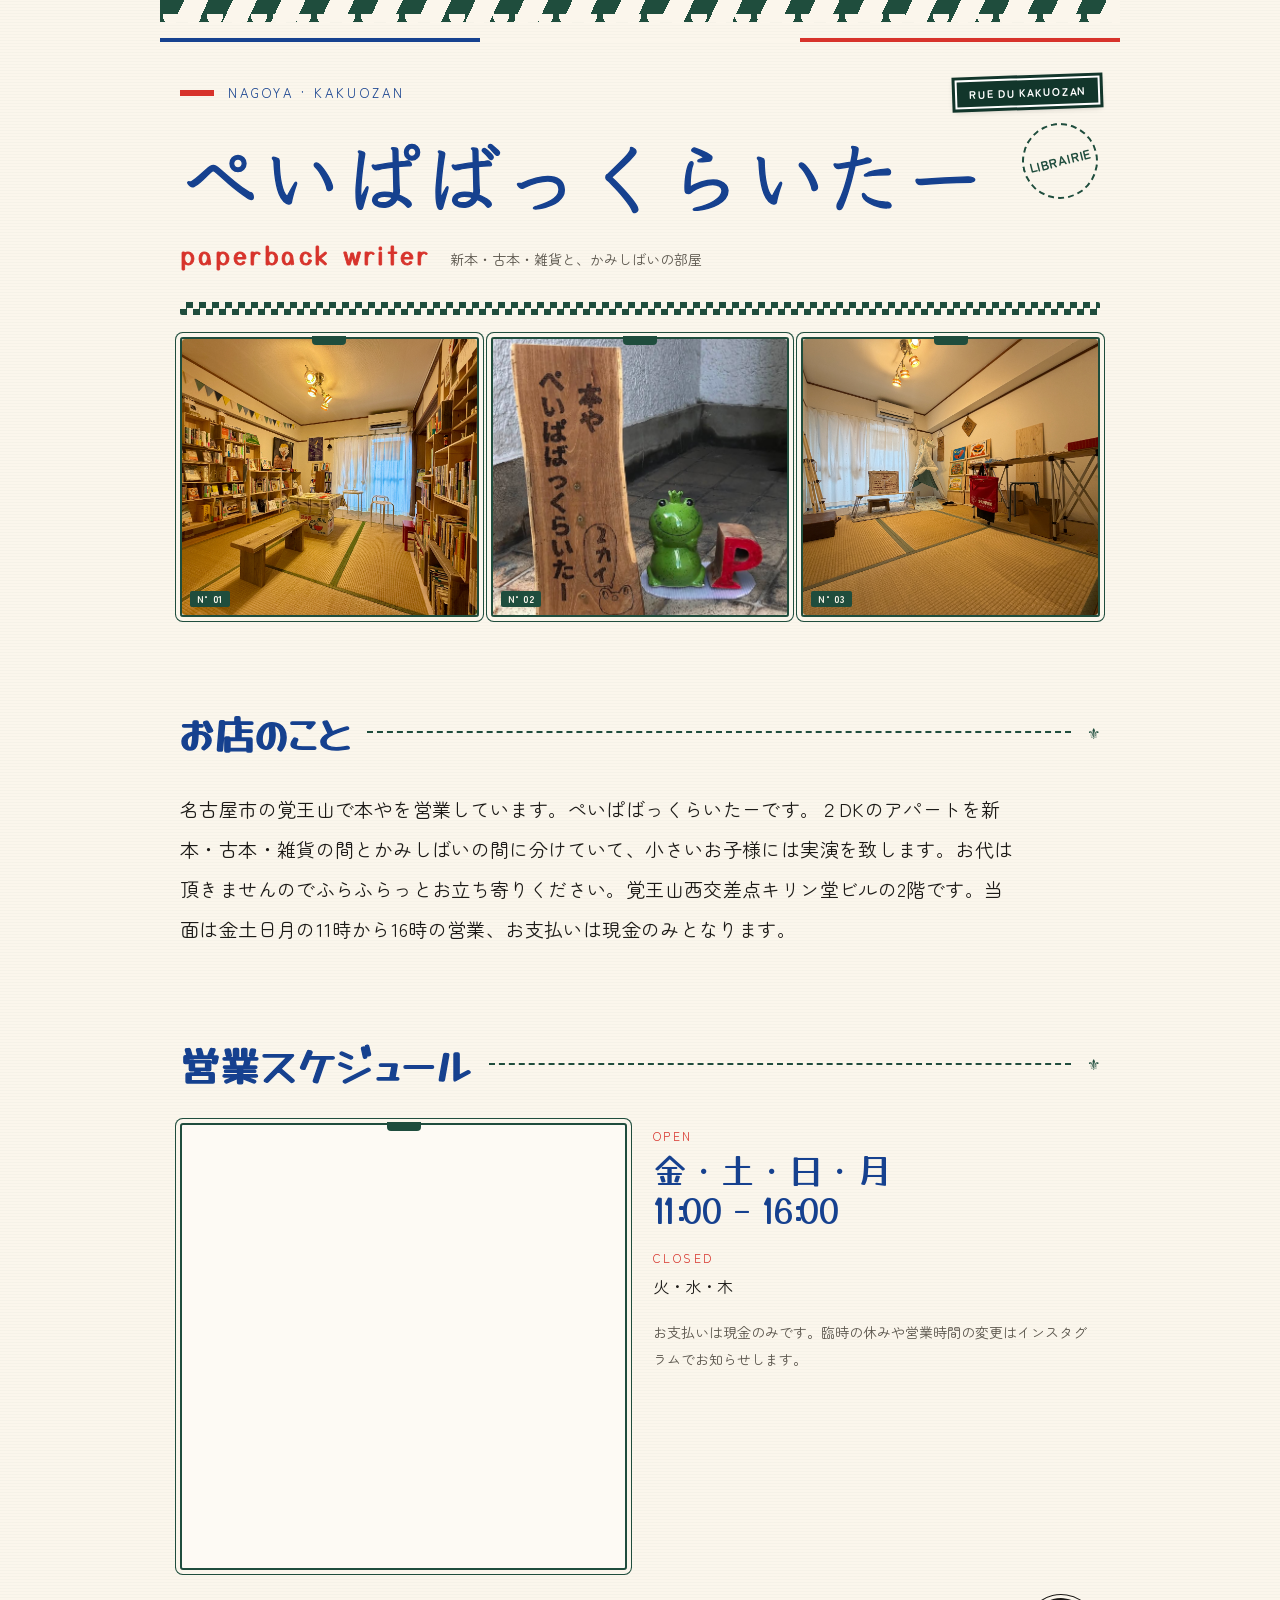
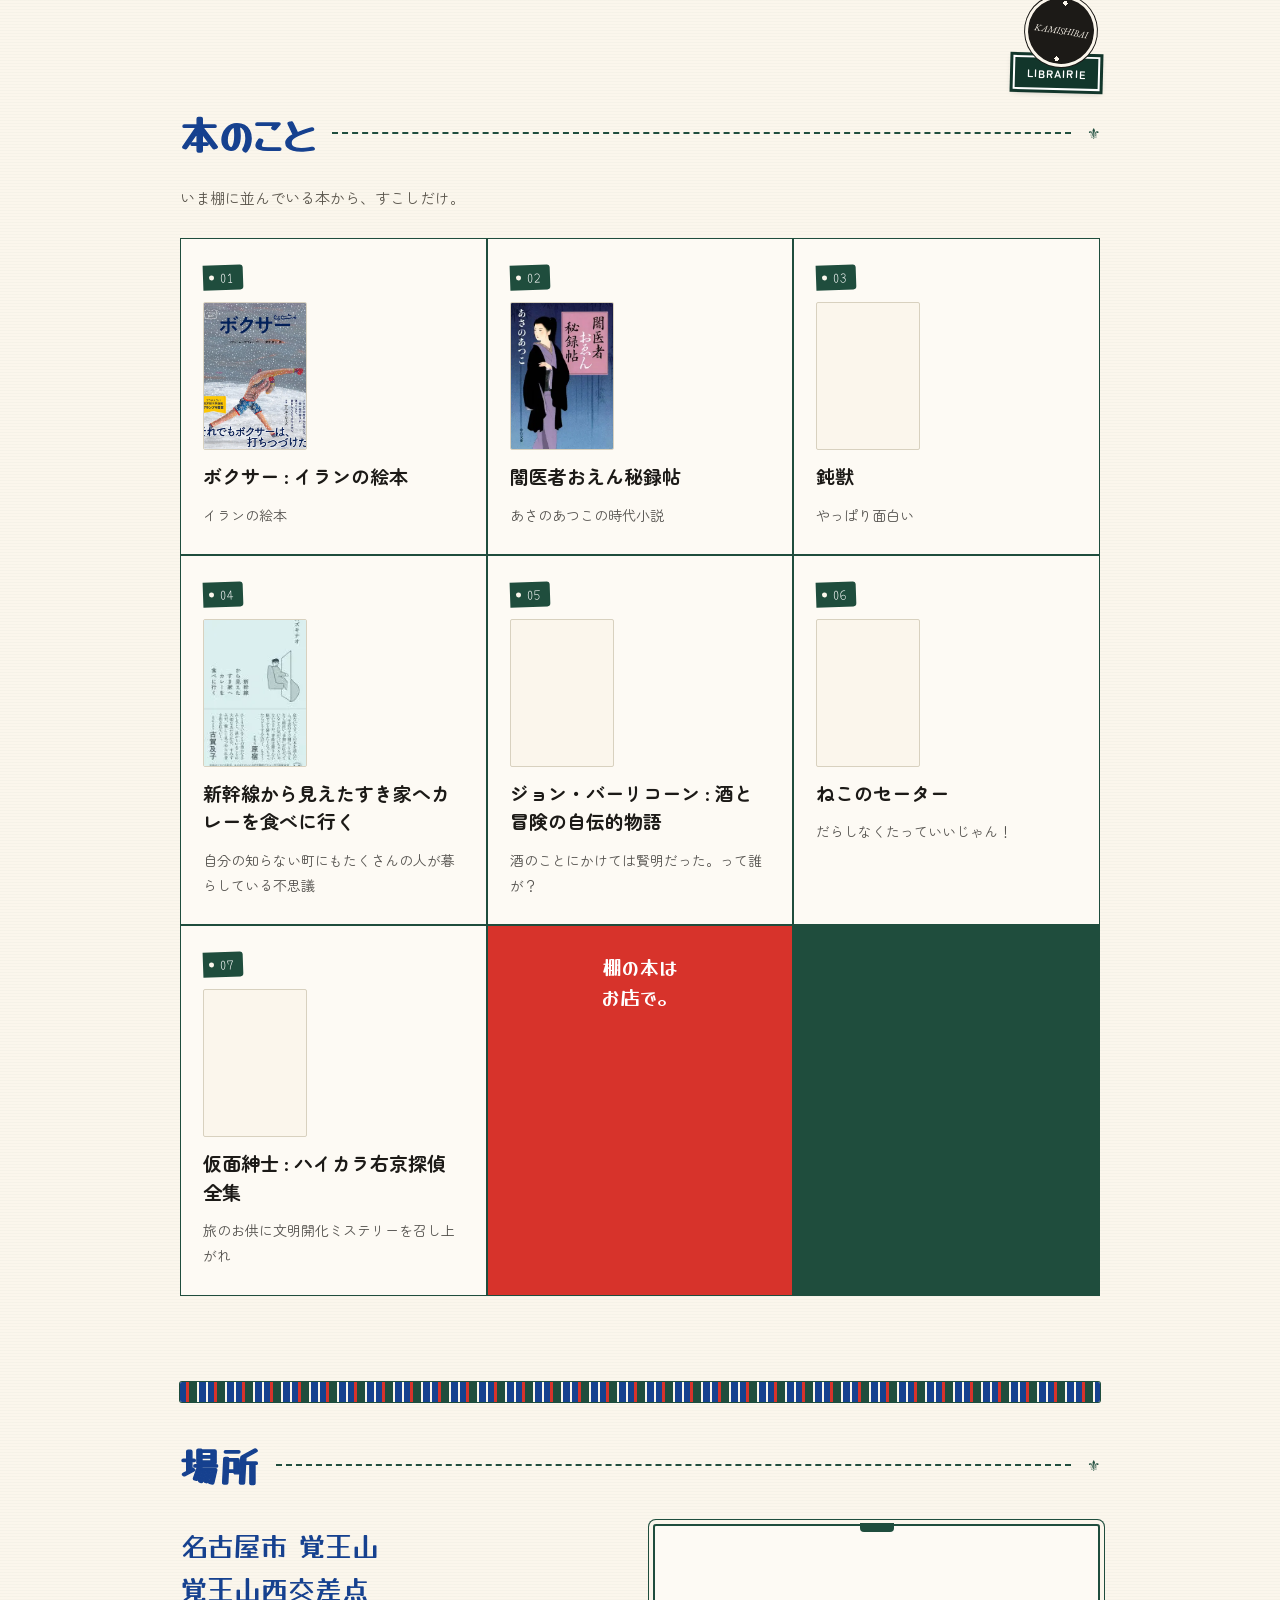
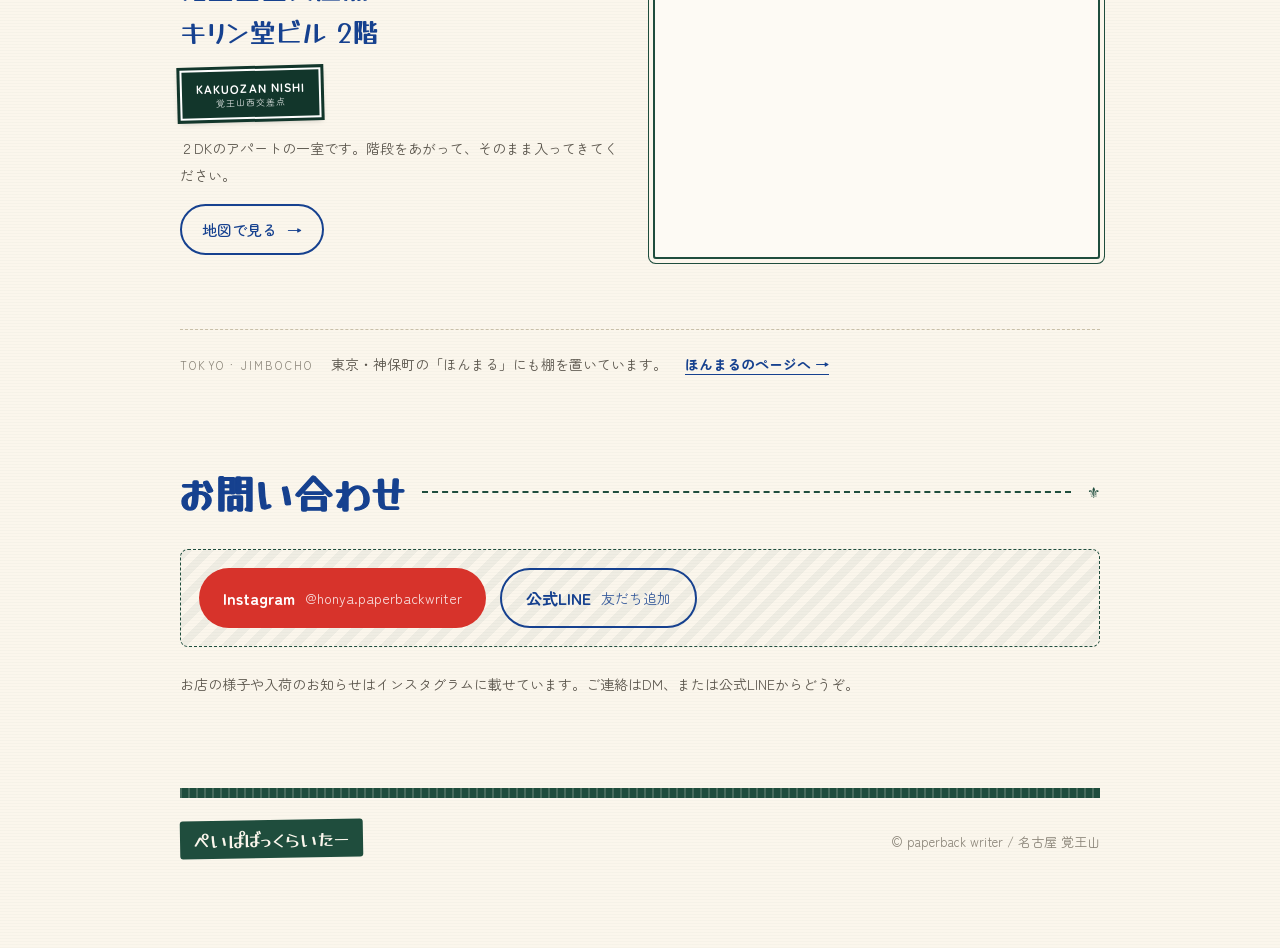
==== index.html @ c063662c "Initial commit: paperback writer bookstore site Static site handoff from Claude Design, with mobile-" ====
<!DOCTYPE html>
<html lang="ja">
<head>
<meta charset="utf-8">
<meta name="viewport" content="width=device-width, initial-scale=1">
<title>ぺいぱばっくらいたー | 名古屋・覚王山の本や</title>
<meta name="description" content="名古屋市覚王山の本や「ぺいぱばっくらいたー」。新本・古本・雑貨の間と、かみしばいの間。">
<link rel="preconnect" href="https://fonts.googleapis.com">
<link rel="preconnect" href="https://fonts.gstatic.com" crossorigin>
<link href="https://fonts.googleapis.com/css2?family=Yusei+Magic&family=Zen+Maru+Gothic:wght@400;500;700&family=Yomogi&family=Klee+One:wght@400;600&family=EB+Garamond:ital@0;1&display=swap" rel="stylesheet">
<link rel="stylesheet" href="style.css">
</head>
<body>

<div class="page">

  <!-- ===== 装飾: カフェ天幕ストライプ + スカラップ ===== -->
  <div class="awning" aria-hidden="true"><div class="awning__scallop"></div></div>
  <!-- ===== 装飾: トリコロールライン ===== -->
  <div class="tricolore" aria-hidden="true"><span></span><span></span><span></span></div>

  <!-- ===== ヘッダー ===== -->
  <header class="hero">
    <div class="hero__eyebrow">
      <span class="hero__rule" aria-hidden="true"></span>
      NAGOYA · KAKUOZAN
      <span class="plate plate--tilt-l">RUE DU KAKUOZAN</span>
    </div>

    <div class="hero__titlewrap">
      <h1 class="hero__title">ぺいぱばっくらいたー</h1>
      <span class="stamp stamp--dashed" aria-hidden="true">LIBRAIRIE</span>
    </div>

    <div class="hero__sub">
      <p class="hero__latin">paperback writer</p>
      <p class="hero__tagline">新本・古本・雑貨と、かみしばいの部屋</p>
    </div>
  </header>

  <!-- ===== 装飾: ビストロタイル ===== -->
  <div class="tiles" aria-hidden="true"></div>

  <!-- ===== メインビジュアル: 写真3枚（古書箱フレーム） ===== -->
  <div class="photogrid">
    <figure class="crate">
      <span class="crate__hinge" aria-hidden="true"></span>
      <span class="crate__tag">N°01</span>
      <div class="crate__inner">
        <img src="photos/entrance.jpg" alt="店の入口の看板">
      </div>
    </figure>
    <figure class="crate">
      <span class="crate__hinge" aria-hidden="true"></span>
      <span class="crate__tag">N°02</span>
      <div class="crate__inner">
        <img src="photos/books-room.jpg" alt="新本・古本・雑貨の間">
      </div>
    </figure>
    <figure class="crate">
      <span class="crate__hinge" aria-hidden="true"></span>
      <span class="crate__tag">N°03</span>
      <div class="crate__inner">
        <img src="photos/kamishibai.jpg" alt="かみしばいの間">
      </div>
    </figure>
  </div>

  <main>

    <!-- ===== SECTION 1: お店のこと ===== -->
    <section class="section">
      <div class="section__head">
        <h2 class="section__title">お店のこと</h2>
        <span class="section__dash" aria-hidden="true"></span>
        <span class="section__fleur" aria-hidden="true">⚜</span>
      </div>
      <p class="lead">名古屋市の覚王山で本やを営業しています。ぺいぱばっくらいたーです。２DKのアパートを新本・古本・雑貨の間とかみしばいの間に分けていて、小さいお子様には実演を致します。お代は頂きませんのでふらふらっとお立ち寄りください。覚王山西交差点キリン堂ビルの2階です。当面は金土日月の11時から16時の営業、お支払いは現金のみとなります。</p>
    </section>

    <!-- ===== SECTION 2: 営業スケジュール ===== -->
    <section class="section">
      <div class="section__head">
        <h2 class="section__title">営業スケジュール</h2>
        <span class="section__dash" aria-hidden="true"></span>
        <span class="section__fleur" aria-hidden="true">⚜</span>
      </div>
      <div class="cols">
        <figure class="crate crate--square">
          <span class="crate__hinge" aria-hidden="true"></span>
          <div class="crate__inner crate__inner--contain">
            <!-- 毎月差し替える営業カレンダー画像 -->
            <img src="photos/calendar.png" alt="今月の営業カレンダー">
          </div>
        </figure>
        <div class="hours">
          <div class="hours__block">
            <span class="hours__label">OPEN</span>
            <span class="hours__value">金・土・日・月<br>11:00 – 16:00</span>
          </div>
          <div class="hours__block">
            <span class="hours__label">CLOSED</span>
            <span class="hours__closed">火・水・木</span>
          </div>
          <p class="note">お支払いは現金のみです。臨時の休みや営業時間の変更はインスタグラムでお知らせします。</p>
        </div>
      </div>
    </section>

    <!-- ===== SECTION 3: 本のこと ===== -->
    <section class="section section--books">
      <div class="books__plate">
        <span class="plate plate--tilt-r">LIBRAIRIE</span>
      </div>
      <span class="stamp stamp--ticket" aria-hidden="true">KAMISHIBAI</span>

      <div class="section__head">
        <h2 class="section__title">本のこと</h2>
        <span class="section__dash" aria-hidden="true"></span>
        <span class="section__fleur" aria-hidden="true">⚜</span>
      </div>
      <p class="note note--intro">いま棚に並んでいる本から、すこしだけ。</p>

      <ul class="books">
        <li class="book">
          <span class="book__num">01</span>
          <img class="book__cover" src="books/boxer.webp" alt="ボクサー : イランの絵本">
          <h3 class="book__title">ボクサー : イランの絵本</h3>
          <p class="book__desc">イランの絵本</p>
        </li>
        <li class="book">
          <span class="book__num">02</span>
          <img class="book__cover" src="books/yamiisha.webp" alt="闇医者おえん秘録帖">
          <h3 class="book__title">闇医者おえん秘録帖</h3>
          <p class="book__desc">あさのあつこの時代小説</p>
        </li>
        <li class="book">
          <span class="book__num">03</span>
          <div class="book__cover book__cover--empty" aria-hidden="true"></div>
          <h3 class="book__title">鈍獣</h3>
          <p class="book__desc">やっぱり面白い</p>
        </li>
        <li class="book">
          <span class="book__num">04</span>
          <img class="book__cover" src="books/shinkansen.webp" alt="新幹線から見えたすき家へカレーを食べに行く">
          <h3 class="book__title">新幹線から見えたすき家へカレーを食べに行く</h3>
          <p class="book__desc">自分の知らない町にもたくさんの人が暮らしている不思議</p>
        </li>
        <li class="book">
          <span class="book__num">05</span>
          <div class="book__cover book__cover--empty" aria-hidden="true"></div>
          <h3 class="book__title">ジョン・バーリコーン : 酒と冒険の自伝的物語</h3>
          <p class="book__desc">酒のことにかけては賢明だった。って誰が？</p>
        </li>
        <li class="book">
          <span class="book__num">06</span>
          <div class="book__cover book__cover--empty" aria-hidden="true"></div>
          <h3 class="book__title">ねこのセーター</h3>
          <p class="book__desc">だらしなくたっていいじゃん！</p>
        </li>
        <li class="book">
          <span class="book__num">07</span>
          <div class="book__cover book__cover--empty" aria-hidden="true"></div>
          <h3 class="book__title">仮面紳士 : ハイカラ右京探偵全集</h3>
          <p class="book__desc">旅のお供に文明開化ミステリーを召し上がれ</p>
        </li>
        <li class="book book--cta">棚の本は<br>お店で。</li>
      </ul>
    </section>

    <!-- ===== 装飾: 本の背表紙ストライプ ===== -->
    <div class="spines" aria-hidden="true"></div>

    <!-- ===== SECTION 4: 場所 ===== -->
    <section class="section section--place">
      <div class="section__head">
        <h2 class="section__title">場所</h2>
        <span class="section__dash" aria-hidden="true"></span>
        <span class="section__fleur" aria-hidden="true">⚜</span>
      </div>
      <div class="cols">
        <div class="place">
          <p class="place__address">名古屋市 覚王山<br>覚王山西交差点<br>キリン堂ビル 2階</p>
          <span class="plate plate--tilt-l plate--lg">
            KAKUOZAN NISHI
            <small>覚王山西交差点</small>
          </span>
          <p class="note">２DKのアパートの一室です。階段をあがって、そのまま入ってきてください。</p>
          <a class="btn btn--outline" href="https://maps.app.goo.gl/U6jhxR1uNAk2UCC28" target="_blank" rel="noopener">地図で見る<span aria-hidden="true">→</span></a>
        </div>
        <figure class="crate crate--map">
          <span class="crate__hinge" aria-hidden="true"></span>
          <div class="crate__inner">
            <img src="photos/map.png" alt="お店周辺の地図">
          </div>
        </figure>
      </div>
    </section>

    <!-- ===== SECTION 5: ほんまる（控えめな1行） ===== -->
    <section class="honmaru">
      <span class="honmaru__label">TOKYO · JIMBOCHO</span>
      <p class="honmaru__text">東京・神保町の「ほんまる」にも棚を置いています。</p>
      <a class="honmaru__link" href="https://www.honmaru.me/jinbocho/shelf/419" target="_blank" rel="noopener">ほんまるのページへ →</a>
    </section>

    <!-- ===== SECTION 6: お問い合わせ ===== -->
    <section class="section">
      <div class="section__head">
        <h2 class="section__title">お問い合わせ</h2>
        <span class="section__dash" aria-hidden="true"></span>
        <span class="section__fleur" aria-hidden="true">⚜</span>
      </div>
      <div class="contact">
        <a class="btn btn--ig" href="https://www.instagram.com/honya.paperbackwriter/" target="_blank" rel="noopener">Instagram<span class="btn__sub">@honya.paperbackwriter</span></a>
        <a class="btn btn--line" href="https://lin.ee/8o9iqLu" target="_blank" rel="noopener">公式LINE<span class="btn__sub">友だち追加</span></a>
      </div>
      <p class="note note--contact">お店の様子や入荷のお知らせはインスタグラムに載せています。ご連絡はDM、または公式LINEからどうぞ。</p>
    </section>

  </main>

  <!-- ===== フッター ===== -->
  <div class="footer__rule" aria-hidden="true"></div>
  <footer class="footer">
    <span class="footer__plate">ぺいぱばっくらいたー</span>
    <span class="footer__copy">© paperback writer / 名古屋 覚王山</span>
  </footer>

</div>

</body>
</html>
---- style.css ----
/* =========================================================
   ぺいぱばっくらいたー — スタイルシート
   デザインテーマ: パリのブキニスト / カルチェラタン + 三色（青・白・赤）
   ========================================================= */

/* ---------- デザイントークン ---------- */
:root {
  /* Colors */
  --c-blue:        #16418f;  /* 主色：見出し・リンク */
  --c-red:         #d7332b;  /* 副色：アクセント・CTA */
  --c-green:       #1f4d3d;  /* ブキニストの緑：フレーム・装飾 */
  --c-green-dark:  #12362b;  /* 街路プレートの緑 */
  --c-paper:       #fbf6ec;  /* 背景（紙色） */
  --c-card:        #fdfaf4;  /* カード背景 */
  --c-ink:         #1c1a17;  /* 本文 */
  --c-ink-soft:    #5a554c;  /* 補足テキスト */
  --c-ink-faint:   #8a8478;  /* コピーライト等 */
  --c-line:        #c8bfa8;  /* 罫線（点線） */
  --c-cover-edge:  #d8d1bf;  /* 書影の枠線 */
  --c-white:       #ffffff;

  /* Fonts */
  --f-hand:    'Klee One', cursive;              /* 店名（手描き楷書） */
  --f-display: 'Yusei Magic', sans-serif;        /* 見出し（太い手書き） */
  --f-body:    'Zen Maru Gothic', sans-serif;    /* 本文（丸ゴシック） */
  --f-tag:     'Yomogi', cursive;                /* 番号タグ */
  --f-latin:   'EB Garamond', serif;             /* 欧文スタンプ（italic） */

  /* Spacing */
  --sp-section:  86px;  /* セクション間の余白 */
  --sp-block:    30px;  /* セクション内ブロック間 */
  --sp-gap:      26px;  /* 2カラムの間隔 */
  --page-max:   960px;  /* コンテンツ最大幅 */
  --page-pad:    20px;  /* 左右パディング */
}

/* ---------- リセット / ベース ---------- */
* { box-sizing: border-box; }

body {
  margin: 0;
  background: var(--c-paper);
  color: var(--c-ink);
  font-family: var(--f-body);
  -webkit-font-smoothing: antialiased;
  /* 紙の目のような極薄横罫 */
  background-image: repeating-linear-gradient(
    0deg,
    rgba(31, 77, 64, .025) 0px, rgba(31, 77, 64, .025) 1px,
    transparent 1px, transparent 3px
  );
}

a { color: var(--c-blue); text-decoration: none; }
a:hover { color: var(--c-red); }

img { display: block; max-width: 100%; }

.page {
  max-width: var(--page-max);
  margin: 0 auto;
  padding: 0 var(--page-pad) 90px;
}

/* =========================================================
   装飾パーツ
   ========================================================= */

/* カフェ天幕ストライプ + スカラップ（ページ最上部） */
.awning {
  height: 22px;
  margin: 0 calc(var(--page-pad) * -1);
  position: relative;
  background: repeating-linear-gradient(115deg, var(--c-green) 0 22px, var(--c-paper) 22px 44px);
}
.awning__scallop {
  position: absolute;
  left: 0; right: 0; bottom: -8px;
  height: 16px;
  background-image: repeating-radial-gradient(circle at 11px 2px, var(--c-paper) 0 8px, transparent 8px 22px);
  background-size: 22px 16px;
}

/* トリコロール（青・白・赤）ライン */
.tricolore {
  display: flex;
  height: 4px;
  margin: 16px calc(var(--page-pad) * -1) 0;
}
.tricolore span { flex: 1; }
.tricolore span:nth-child(1) { background: var(--c-blue); }
.tricolore span:nth-child(2) { background: var(--c-paper); }
.tricolore span:nth-child(3) { background: var(--c-red); }

/* ビストロタイル（市松模様の帯） */
.tiles {
  height: 13px;
  margin-top: var(--sp-block);
  border-radius: 2px;
  background-image: repeating-conic-gradient(var(--c-green) 0% 25%, var(--c-paper) 0% 50%);
  background-size: 13px 13px;
}

/* 本の背表紙が並ぶストライプ帯 */
.spines {
  height: 20px;
  margin-top: var(--sp-section);
  border-radius: 2px;
  box-shadow: 0 0 0 1px var(--c-green);
  background-image: repeating-linear-gradient(
    90deg,
    var(--c-blue) 0 6px, var(--c-red) 6px 9px,
    var(--c-green) 9px 17px, var(--c-paper) 17px 19px,
    var(--c-blue) 19px 26px, var(--c-paper) 26px 28px
  );
}

/* パリの街路プレート（緑地・白フチ） */
.plate {
  display: inline-block;
  background: var(--c-green-dark);
  color: var(--c-white);
  padding: 7px 12px;
  border: 2px solid var(--c-white);
  box-shadow: 0 0 0 3px var(--c-green-dark), 0 2px 6px rgba(0, 0, 0, .25);
  font-family: var(--f-body);
  font-weight: 700;
  font-size: 11px;
  letter-spacing: .08em;
  text-align: center;
  white-space: nowrap;
}
.plate--tilt-l { transform: rotate(-2deg); }
.plate--tilt-r { transform: rotate(1.5deg); }
.plate--lg { font-size: 12px; padding: 8px 14px; transform: rotate(-1.5deg); align-self: flex-start; }
.plate--lg small {
  display: block;
  font-size: 9px;
  font-weight: 400;
  letter-spacing: .1em;
  opacity: .85;
}

/* 丸スタンプ（破線／チケット風） */
.stamp {
  width: 76px; height: 76px;
  border-radius: 50%;
  display: flex; align-items: center; justify-content: center;
  text-align: center;
  flex-shrink: 0;
}
.stamp--dashed {
  position: absolute;
  right: 2px; top: -6px;
  border: 2px dashed var(--c-green);
  color: var(--c-green);
  font: 700 13px/1.3 var(--f-body);
  letter-spacing: .06em;
  transform: rotate(-14deg);
}
/* チケット風（上下にスプロケット穴） */
.stamp--ticket {
  position: absolute;
  right: 6px; top: -58px;
  width: 66px; height: 66px;
  background: var(--c-ink);
  color: var(--c-paper);
  font-family: var(--f-latin);
  font-style: italic;
  font-size: 9.5px;
  letter-spacing: .01em;
  line-height: 1.1;
  padding: 0 6px;
  transform: rotate(9deg);
  box-shadow: 0 0 0 3px var(--c-paper), 0 0 0 4px var(--c-ink);
  background-image:
    repeating-radial-gradient(circle at 50% 5px,  var(--c-paper) 0 2.2px, transparent 2.2px 100%),
    repeating-radial-gradient(circle at 50% 61px, var(--c-paper) 0 2.2px, transparent 2.2px 100%);
}

/* 古書箱フレーム（写真枠） */
.crate {
  position: relative;
  margin: 0;
  height: 280px;
  border: 2px solid var(--c-green);
  border-radius: 3px;
  overflow: visible;
  box-shadow: 0 0 0 4px var(--c-paper), 0 0 0 5px var(--c-green);
}
.crate--square { height: auto; aspect-ratio: 1 / 1; background: var(--c-white); }
.crate--map    { height: auto; aspect-ratio: 4 / 3; }
.crate__hinge {           /* 上辺中央の蝶番 */
  position: absolute;
  top: -3px; left: 50%;
  transform: translateX(-50%);
  width: 34px; height: 9px;
  background: var(--c-green);
  border-radius: 0 0 4px 4px;
  z-index: 2;
}
.crate__tag {             /* 箱番号タグ */
  position: absolute;
  left: 8px; bottom: 8px;
  background: var(--c-green);
  color: var(--c-paper);
  font: 700 10px/1 var(--f-body);
  letter-spacing: .04em;
  padding: 3px 7px;
  border-radius: 2px;
  z-index: 2;
}
.crate__inner { position: absolute; inset: 0; overflow: hidden; border-radius: 3px; }
.crate__inner img { width: 100%; height: 100%; object-fit: cover; }
.crate__inner--contain img { object-fit: contain; }

/* =========================================================
   ヘッダー（メインビジュアル）
   ========================================================= */
.hero { position: relative; padding: 36px 0 0; }

.hero__eyebrow {
  display: flex;
  align-items: center;
  gap: 14px;
  font: 400 13px/1 var(--f-body);
  letter-spacing: .24em;
  color: var(--c-blue);
}
.hero__eyebrow .plate { margin-left: auto; }
.hero__rule { width: 34px; height: 6px; background: var(--c-red); display: block; }

.hero__titlewrap { position: relative; }
.hero__title {
  margin: 22px 0 0;
  font-family: var(--f-hand);
  font-weight: 600;
  font-size: clamp(28px, 6.4vw, 80px);
  line-height: 1.1;
  letter-spacing: .01em;
  color: var(--c-blue);
  white-space: nowrap;
  -webkit-text-stroke: 1.4px var(--c-blue); /* 力強い太さのための輪郭 */
}

.hero__sub {
  display: flex;
  flex-wrap: wrap;
  align-items: baseline;
  gap: 18px;
  margin-top: 20px;
}
.hero__latin {
  margin: 0;
  font-family: var(--f-display);
  font-size: clamp(16px, 2.4vw, 24px);
  letter-spacing: .14em;
  color: var(--c-red);
  -webkit-text-stroke: .8px var(--c-red);
}
.hero__tagline { margin: 0; font-size: 14px; line-height: 1.7; color: var(--c-ink-soft); }

/* 写真3枚グリッド */
.photogrid {
  display: grid;
  grid-template-columns: repeat(auto-fit, minmax(220px, 1fr));
  gap: 12px;
  margin-top: 22px;
}

/* =========================================================
   セクション共通
   ========================================================= */
.section { margin-top: var(--sp-section); }
.section--books { position: relative; }
.section--place { margin-top: 34px; }   /* 直前が装飾帯のため詰める */

.section__head { display: flex; align-items: center; gap: 16px; }
.section__title {
  margin: 0;
  font-family: var(--f-display);
  font-weight: 400;
  font-size: clamp(26px, 4vw, 40px);
  color: var(--c-blue);
  -webkit-text-stroke: 1.4px var(--c-blue);
}
.section__dash { flex: 1; height: 0; border-top: 2px dashed var(--c-green); display: block; }
.section__fleur { flex: none; font-size: 15px; line-height: 1; color: var(--c-green); }

.lead {
  margin: 28px 0 0;
  font-size: clamp(16px, 1.9vw, 19px);
  line-height: 2.1;
  letter-spacing: .02em;
  text-wrap: pretty;
  max-width: 44em;
}
.note { margin: 0; font-size: 14px; line-height: 1.9; color: var(--c-ink-soft); }
.note--intro   { margin-top: 22px; font-size: 15px; }
.note--contact { margin-top: 24px; }

/* 2カラム（カレンダー／営業時間、住所／地図） */
.cols {
  display: grid;
  grid-template-columns: repeat(auto-fit, minmax(260px, 1fr));
  gap: var(--sp-gap);
  margin-top: var(--sp-block);
  align-items: start;
}

/* =========================================================
   営業スケジュール
   ========================================================= */
.hours { display: flex; flex-direction: column; gap: 18px; padding-top: 4px; }
.hours__block { display: flex; flex-direction: column; gap: 6px; }
.hours__label { font-size: 12px; letter-spacing: .2em; color: var(--c-red); }
.hours__value {
  font-family: var(--f-display);
  font-size: clamp(24px, 3.6vw, 34px);
  line-height: 1.2;
  color: var(--c-blue);
}
.hours__closed { font-size: 16px; line-height: 1.8; }

/* =========================================================
   本のこと
   ========================================================= */
.books__plate { display: flex; justify-content: flex-end; margin-bottom: 14px; }

.books {
  list-style: none;
  margin: 26px 0 0;
  padding: 0;
  display: grid;
  grid-template-columns: repeat(auto-fit, minmax(280px, 1fr));
  gap: 2px;                          /* 罫線に見せる隙間 */
  background: var(--c-green);
  border: 1px solid var(--c-green);
}
.book {
  display: flex;
  flex-direction: column;
  gap: 12px;
  padding: 26px 22px;
  background: var(--c-card);
}
.book__num {
  display: inline-flex;
  align-items: center;
  gap: 6px;
  align-self: flex-start;
  font-family: var(--f-tag);
  font-size: 13px;
  color: var(--c-white);
  background: var(--c-green);
  padding: 3px 9px 3px 6px;
  border-radius: 0 3px 3px 0;
  transform: rotate(-2deg);
}
.book__num::before {
  content: "";
  width: 5px; height: 5px;
  border-radius: 50%;
  background: var(--c-paper);
}
.book__cover {
  width: 104px; height: 148px;
  object-fit: cover;
  border: 1px solid var(--c-cover-edge);
  border-radius: 2px;
  background: var(--c-white);
}
.book__cover--empty { background: var(--c-paper); }  /* 書影未入手のプレースホルダー */
.book__title {
  margin: 0;
  font-family: var(--f-body);
  font-weight: 700;
  font-size: 19px;
  line-height: 1.5;
}
.book__desc { margin: 0; font-size: 14px; line-height: 1.8; opacity: .75; }

.book--cta {
  display: flex;
  align-items: center;
  background: var(--c-red);
  color: var(--c-white);
  font-family: var(--f-display);
  font-size: 20px;
  line-height: 1.5;
}

/* =========================================================
   場所
   ========================================================= */
.place { display: flex; flex-direction: column; gap: 16px; }
.place__address {
  margin: 0;
  font-family: var(--f-display);
  font-size: clamp(20px, 2.8vw, 27px);
  line-height: 1.6;
  color: var(--c-blue);
}

/* =========================================================
   ほんまる（控えめな1行）
   ========================================================= */
.honmaru {
  margin-top: 70px;
  padding-top: 22px;
  border-top: 1px dashed var(--c-line);
  display: flex;
  flex-wrap: wrap;
  align-items: baseline;
  gap: 10px 18px;
}
.honmaru__label { font-size: 11px; letter-spacing: .2em; color: var(--c-ink-faint); }
.honmaru__text  { margin: 0; font-size: 14px; line-height: 1.8; color: var(--c-ink-soft); }
.honmaru__link  { font-size: 14px; font-weight: 700; border-bottom: 1px solid currentColor; }

/* =========================================================
   お問い合わせ
   ========================================================= */
.contact {
  display: flex;
  flex-wrap: wrap;
  gap: 14px;
  margin-top: 28px;
  padding: 18px;
  border: 1px dashed var(--c-green);
  border-radius: 8px;
  /* 切手の裏の斜めハッチ */
  background-image: repeating-linear-gradient(135deg, rgba(31, 77, 64, .05) 0 8px, transparent 8px 16px);
}

/* ボタン */
.btn {
  display: inline-flex;
  align-items: center;
  gap: 10px;
  border-radius: 999px;
  font-size: 16px;
  font-weight: 700;
  padding: 16px 24px;
}
.btn__sub { font-size: 14px; opacity: .85; font-weight: 400; }

.btn--ig { background: var(--c-red); color: var(--c-white); }
.btn--ig:hover { background: var(--c-blue); color: var(--c-white); }

.btn--line { border: 2px solid var(--c-blue); color: var(--c-blue); }
.btn--line:hover { background: var(--c-blue); color: var(--c-white); }

.btn--outline {
  align-self: flex-start;
  padding: 13px 20px;
  border: 2px solid var(--c-blue);
  font-size: 15px;
  font-weight: 500;
}
.btn--outline:hover { background: var(--c-blue); color: var(--c-white); }

/* =========================================================
   フッター
   ========================================================= */
.footer__rule {
  height: 10px;
  margin-top: 90px;
  background: var(--c-green);
  background-image: repeating-linear-gradient(90deg, rgba(251, 246, 236, .18) 0 2px, transparent 2px 8px);
}
.footer {
  padding-top: 22px;
  display: flex;
  flex-wrap: wrap;
  gap: 12px;
  justify-content: space-between;
  align-items: baseline;
}
.footer__plate {
  display: inline-flex;
  align-items: center;
  background: var(--c-green);
  color: var(--c-paper);
  padding: 6px 14px;
  border-radius: 3px;
  font-family: var(--f-display);
  font-size: 18px;
  transform: rotate(-1deg);
}
.footer__copy { font-size: 13px; color: var(--c-ink-faint); }

/* =========================================================
   レスポンシブ調整（モバイル専用・PC版のスタイルは変更しない）
   ========================================================= */
@media (max-width: 640px) {
  /* アイブロウ行：狭い幅では折り返す */
  .hero__eyebrow {
    flex-wrap: wrap;
    row-gap: 8px;
  }
  .hero__eyebrow .plate { margin-left: 0; }

  /* 店名：改行を許可してはみ出しを防ぐ */
  .hero__title {
    white-space: normal;
    line-height: 1.25;
  }

  /* LIBRAIRIEスタンプ：絶対配置をやめて店名の下に流す（重なり防止） */
  .stamp--dashed {
    position: static;
    margin: 14px 0 0;
    transform: rotate(-6deg);
  }

  /* KAMISHIBAIスタンプ：小さめにして位置を調整 */
  .stamp--ticket {
    top: -46px;
    right: 4px;
    width: 56px;
    height: 56px;
    font-size: 8px;
  }

  /* メインビジュアルの写真枠：縦横比を保ちつつ低めに */
  .crate:not(.crate--square):not(.crate--map) {
    height: 220px;
  }
}
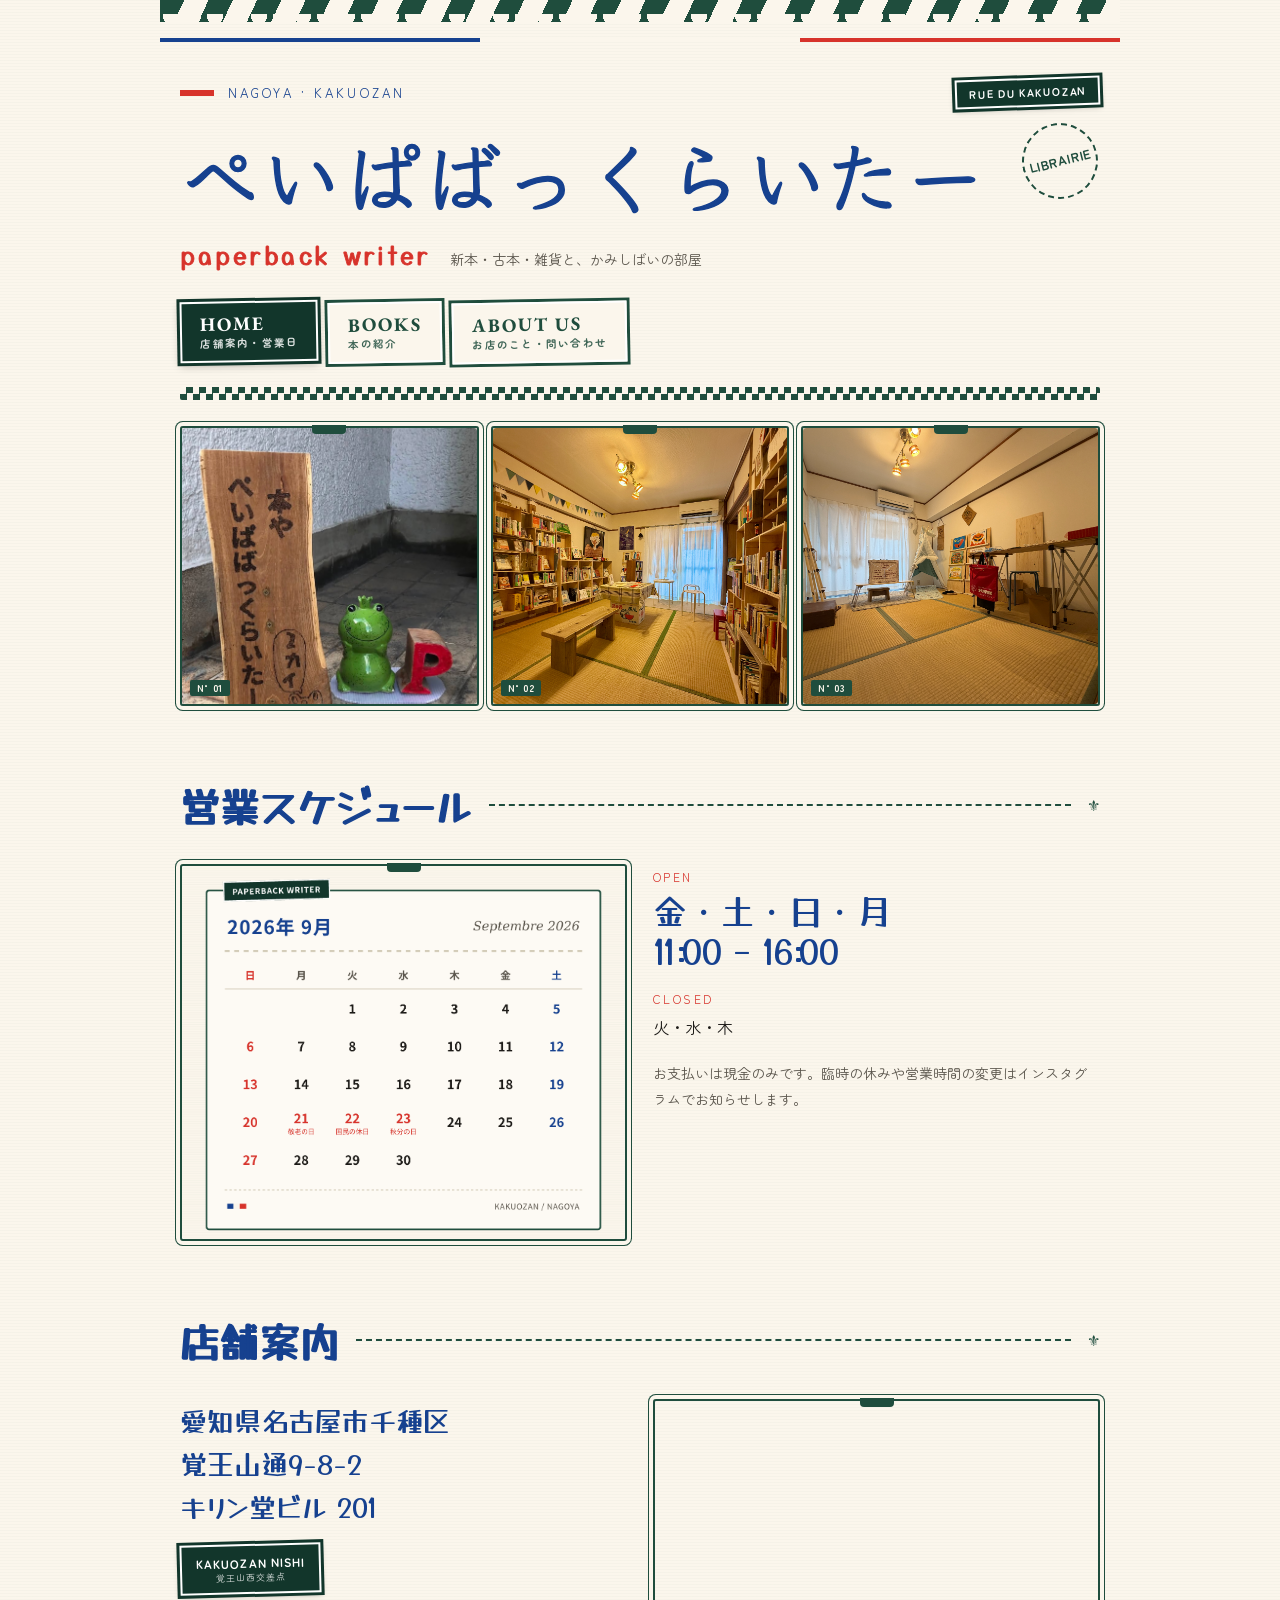
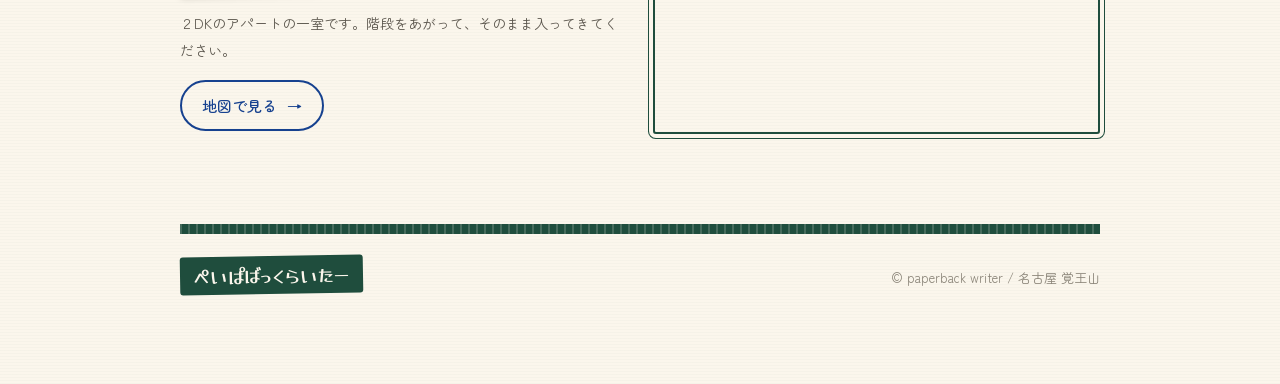
==== commit 8a53ba99: "Restructure site into 3 pages (HOME/BOOKS/ABOUT US) Replace single-page layout with index.html, book" ====
--- a/index.html
+++ b/index.html
@@ -4,7 +4,7 @@
 <meta charset="utf-8">
 <meta name="viewport" content="width=device-width, initial-scale=1">
 <title>ぺいぱばっくらいたー | 名古屋・覚王山の本や</title>
-<meta name="description" content="名古屋市覚王山の本や「ぺいぱばっくらいたー」。新本・古本・雑貨の間と、かみしばいの間。">
+<meta name="description" content="名古屋市千種区覚王山の本や「ぺいぱばっくらいたー」。新本・古本・雑貨の間と、かみしばいの間。">
 <link rel="preconnect" href="https://fonts.googleapis.com">
 <link rel="preconnect" href="https://fonts.gstatic.com" crossorigin>
 <link href="https://fonts.googleapis.com/css2?family=Yusei+Magic&family=Zen+Maru+Gothic:wght@400;500;700&family=Yomogi&family=Klee+One:wght@400;600&family=EB+Garamond:ital@0;1&display=swap" rel="stylesheet">
@@ -14,71 +14,62 @@
 
 <div class="page">
 
-  <!-- ===== 装飾: カフェ天幕ストライプ + スカラップ ===== -->
   <div class="awning" aria-hidden="true"><div class="awning__scallop"></div></div>
-  <!-- ===== 装飾: トリコロールライン ===== -->
   <div class="tricolore" aria-hidden="true"><span></span><span></span><span></span></div>
 
-  <!-- ===== ヘッダー ===== -->
   <header class="hero">
     <div class="hero__eyebrow">
       <span class="hero__rule" aria-hidden="true"></span>
       NAGOYA · KAKUOZAN
       <span class="plate plate--tilt-l">RUE DU KAKUOZAN</span>
     </div>
-
     <div class="hero__titlewrap">
-      <h1 class="hero__title">ぺいぱばっくらいたー</h1>
+      <h1 class="hero__title"><a href="index.html">ぺいぱばっくらいたー</a></h1>
       <span class="stamp stamp--dashed" aria-hidden="true">LIBRAIRIE</span>
     </div>
-
     <div class="hero__sub">
       <p class="hero__latin">paperback writer</p>
       <p class="hero__tagline">新本・古本・雑貨と、かみしばいの部屋</p>
     </div>
   </header>
 
-  <!-- ===== 装飾: ビストロタイル ===== -->
+  <nav class="nav">
+      <a class="navtab is-active" href="index.html" aria-current="page">
+        <span class="navtab__en">HOME</span>
+        <span class="navtab__ja">店舗案内・営業日</span>
+      </a>
+      <a class="navtab" href="books.html">
+        <span class="navtab__en">BOOKS</span>
+        <span class="navtab__ja">本の紹介</span>
+      </a>
+      <a class="navtab" href="about.html">
+        <span class="navtab__en">ABOUT US</span>
+        <span class="navtab__ja">お店のこと・問い合わせ</span>
+      </a>
+  </nav>
+
   <div class="tiles" aria-hidden="true"></div>
-
-  <!-- ===== メインビジュアル: 写真3枚（古書箱フレーム） ===== -->
-  <div class="photogrid">
-    <figure class="crate">
-      <span class="crate__hinge" aria-hidden="true"></span>
-      <span class="crate__tag">N°01</span>
-      <div class="crate__inner">
-        <img src="photos/entrance.jpg" alt="店の入口の看板">
-      </div>
-    </figure>
-    <figure class="crate">
-      <span class="crate__hinge" aria-hidden="true"></span>
-      <span class="crate__tag">N°02</span>
-      <div class="crate__inner">
-        <img src="photos/books-room.jpg" alt="新本・古本・雑貨の間">
-      </div>
-    </figure>
-    <figure class="crate">
-      <span class="crate__hinge" aria-hidden="true"></span>
-      <span class="crate__tag">N°03</span>
-      <div class="crate__inner">
-        <img src="photos/kamishibai.jpg" alt="かみしばいの間">
-      </div>
-    </figure>
-  </div>
 
   <main>
 
-    <!-- ===== SECTION 1: お店のこと ===== -->
-    <section class="section">
-      <div class="section__head">
-        <h2 class="section__title">お店のこと</h2>
-        <span class="section__dash" aria-hidden="true"></span>
-        <span class="section__fleur" aria-hidden="true">⚜</span>
-      </div>
-      <p class="lead">名古屋市の覚王山で本やを営業しています。ぺいぱばっくらいたーです。２DKのアパートを新本・古本・雑貨の間とかみしばいの間に分けていて、小さいお子様には実演を致します。お代は頂きませんのでふらふらっとお立ち寄りください。覚王山西交差点キリン堂ビルの2階です。当面は金土日月の11時から16時の営業、お支払いは現金のみとなります。</p>
-    </section>
+    <div class="photogrid">
+      <figure class="crate">
+        <span class="crate__hinge" aria-hidden="true"></span>
+        <span class="crate__tag">N°01</span>
+        <div class="crate__inner"><img src="photos/books-room.jpg" alt="店の入口の看板" style="object-position:center 30%"></div>
+      </figure>
+      <figure class="crate">
+        <span class="crate__hinge" aria-hidden="true"></span>
+        <span class="crate__tag">N°02</span>
+        <div class="crate__inner"><img src="photos/entrance.jpg" alt="新本・古本・雑貨の間"></div>
+      </figure>
+      <figure class="crate">
+        <span class="crate__hinge" aria-hidden="true"></span>
+        <span class="crate__tag">N°03</span>
+        <div class="crate__inner"><img src="photos/kamishibai.jpg" alt="かみしばいの間"></div>
+      </figure>
+    </div>
 
-    <!-- ===== SECTION 2: 営業スケジュール ===== -->
     <section class="section">
       <div class="section__head">
         <h2 class="section__title">営業スケジュール</h2>
@@ -86,11 +77,10 @@
         <span class="section__fleur" aria-hidden="true">⚜</span>
       </div>
       <div class="cols">
-        <figure class="crate crate--square">
+        <figure class="crate crate--calendar">
           <span class="crate__hinge" aria-hidden="true"></span>
           <div class="crate__inner crate__inner--contain">
-            <!-- 毎月差し替える営業カレンダー画像 -->
-            <img src="photos/calendar.png" alt="今月の営業カレンダー">
+            <img src="photos/calendar.png" alt="2026年9月の営業カレンダー">
           </div>
         </figure>
         <div class="hours">
@@ -107,80 +97,15 @@
       </div>
     </section>
 
-    <!-- ===== SECTION 3: 本のこと ===== -->
-    <section class="section section--books">
-      <div class="books__plate">
-        <span class="plate plate--tilt-r">LIBRAIRIE</span>
-      </div>
-      <span class="stamp stamp--ticket" aria-hidden="true">KAMISHIBAI</span>
-
+    <section class="section">
       <div class="section__head">
-        <h2 class="section__title">本のこと</h2>
-        <span class="section__dash" aria-hidden="true"></span>
-        <span class="section__fleur" aria-hidden="true">⚜</span>
-      </div>
-      <p class="note note--intro">いま棚に並んでいる本から、すこしだけ。</p>
-
-      <ul class="books">
-        <li class="book">
-          <span class="book__num">01</span>
-          <img class="book__cover" src="books/boxer.webp" alt="ボクサー : イランの絵本">
-          <h3 class="book__title">ボクサー : イランの絵本</h3>
-          <p class="book__desc">イランの絵本</p>
-        </li>
-        <li class="book">
-          <span class="book__num">02</span>
-          <img class="book__cover" src="books/yamiisha.webp" alt="闇医者おえん秘録帖">
-          <h3 class="book__title">闇医者おえん秘録帖</h3>
-          <p class="book__desc">あさのあつこの時代小説</p>
-        </li>
-        <li class="book">
-          <span class="book__num">03</span>
-          <div class="book__cover book__cover--empty" aria-hidden="true"></div>
-          <h3 class="book__title">鈍獣</h3>
-          <p class="book__desc">やっぱり面白い</p>
-        </li>
-        <li class="book">
-          <span class="book__num">04</span>
-          <img class="book__cover" src="books/shinkansen.webp" alt="新幹線から見えたすき家へカレーを食べに行く">
-          <h3 class="book__title">新幹線から見えたすき家へカレーを食べに行く</h3>
-          <p class="book__desc">自分の知らない町にもたくさんの人が暮らしている不思議</p>
-        </li>
-        <li class="book">
-          <span class="book__num">05</span>
-          <div class="book__cover book__cover--empty" aria-hidden="true"></div>
-          <h3 class="book__title">ジョン・バーリコーン : 酒と冒険の自伝的物語</h3>
-          <p class="book__desc">酒のことにかけては賢明だった。って誰が？</p>
-        </li>
-        <li class="book">
-          <span class="book__num">06</span>
-          <div class="book__cover book__cover--empty" aria-hidden="true"></div>
-          <h3 class="book__title">ねこのセーター</h3>
-          <p class="book__desc">だらしなくたっていいじゃん！</p>
-        </li>
-        <li class="book">
-          <span class="book__num">07</span>
-          <div class="book__cover book__cover--empty" aria-hidden="true"></div>
-          <h3 class="book__title">仮面紳士 : ハイカラ右京探偵全集</h3>
-          <p class="book__desc">旅のお供に文明開化ミステリーを召し上がれ</p>
-        </li>
-        <li class="book book--cta">棚の本は<br>お店で。</li>
-      </ul>
-    </section>
-
-    <!-- ===== 装飾: 本の背表紙ストライプ ===== -->
-    <div class="spines" aria-hidden="true"></div>
-
-    <!-- ===== SECTION 4: 場所 ===== -->
-    <section class="section section--place">
-      <div class="section__head">
-        <h2 class="section__title">場所</h2>
+        <h2 class="section__title">店舗案内</h2>
         <span class="section__dash" aria-hidden="true"></span>
         <span class="section__fleur" aria-hidden="true">⚜</span>
       </div>
       <div class="cols">
         <div class="place">
-          <p class="place__address">名古屋市 覚王山<br>覚王山西交差点<br>キリン堂ビル 2階</p>
+          <p class="place__address">愛知県名古屋市千種区<br>覚王山通9-8-2<br>キリン堂ビル 201</p>
           <span class="plate plate--tilt-l plate--lg">
             KAKUOZAN NISHI
             <small>覚王山西交差点</small>
@@ -191,36 +116,13 @@
         <figure class="crate crate--map">
           <span class="crate__hinge" aria-hidden="true"></span>
           <div class="crate__inner">
-            <img src="photos/map.png" alt="お店周辺の地図">
+            <iframe src="https://maps.google.com/maps?q=%E6%84%9B%E7%9F%A5%E7%9C%8C%E5%90%8D%E5%8F%A4%E5%B1%8B%E5%B8%82%E5%8D%83%E7%A8%AE%E5%8C%BA%E8%A6%9A%E7%8E%8B%E5%B1%B1%E9%80%9A9-8-2%20%E3%82%AD%E3%83%AA%E3%83%B3%E5%A0%82%E3%83%93%E3%83%AB201&amp;z=17&amp;output=embed" title="ぺいぱばっくらいたーの地図" loading="lazy" referrerpolicy="no-referrer-when-downgrade"></iframe>
           </div>
         </figure>
       </div>
     </section>
-
-    <!-- ===== SECTION 5: ほんまる（控えめな1行） ===== -->
-    <section class="honmaru">
-      <span class="honmaru__label">TOKYO · JIMBOCHO</span>
-      <p class="honmaru__text">東京・神保町の「ほんまる」にも棚を置いています。</p>
-      <a class="honmaru__link" href="https://www.honmaru.me/jinbocho/shelf/419" target="_blank" rel="noopener">ほんまるのページへ →</a>
-    </section>
-
-    <!-- ===== SECTION 6: お問い合わせ ===== -->
-    <section class="section">
-      <div class="section__head">
-        <h2 class="section__title">お問い合わせ</h2>
-        <span class="section__dash" aria-hidden="true"></span>
-        <span class="section__fleur" aria-hidden="true">⚜</span>
-      </div>
-      <div class="contact">
-        <a class="btn btn--ig" href="https://www.instagram.com/honya.paperbackwriter/" target="_blank" rel="noopener">Instagram<span class="btn__sub">@honya.paperbackwriter</span></a>
-        <a class="btn btn--line" href="https://lin.ee/8o9iqLu" target="_blank" rel="noopener">公式LINE<span class="btn__sub">友だち追加</span></a>
-      </div>
-      <p class="note note--contact">お店の様子や入荷のお知らせはインスタグラムに載せています。ご連絡はDM、または公式LINEからどうぞ。</p>
-    </section>
-
   </main>
 
-  <!-- ===== フッター ===== -->
   <div class="footer__rule" aria-hidden="true"></div>
   <footer class="footer">
     <span class="footer__plate">ぺいぱばっくらいたー</span>
--- a/style.css
+++ b/style.css
@@ -1,9 +1,9 @@
 /* =========================================================
    ぺいぱばっくらいたー — スタイルシート
-   デザインテーマ: パリのブキニスト / カルチェラタン + 三色（青・白・赤）
-   ========================================================= */
-
-/* ---------- デザイントークン ---------- */
+   テーマ: パリのブキニスト／カルチェラタン + 三色（青・白・赤）
+   3ページ共通（index.html / books.html / about.html）
+   ========================================================= */
+
 :root {
   /* Colors */
   --c-blue:        #16418f;  /* 主色：見出し・リンク */
@@ -15,26 +15,25 @@
   --c-ink:         #1c1a17;  /* 本文 */
   --c-ink-soft:    #5a554c;  /* 補足テキスト */
   --c-ink-faint:   #8a8478;  /* コピーライト等 */
-  --c-line:        #c8bfa8;  /* 罫線（点線） */
+  --c-line:        #c8bfa8;  /* 点線罫 */
   --c-cover-edge:  #d8d1bf;  /* 書影の枠線 */
   --c-white:       #ffffff;
 
   /* Fonts */
-  --f-hand:    'Klee One', cursive;              /* 店名（手描き楷書） */
-  --f-display: 'Yusei Magic', sans-serif;        /* 見出し（太い手書き） */
-  --f-body:    'Zen Maru Gothic', sans-serif;    /* 本文（丸ゴシック） */
-  --f-tag:     'Yomogi', cursive;                /* 番号タグ */
-  --f-latin:   'EB Garamond', serif;             /* 欧文スタンプ（italic） */
+  --f-hand:    'Klee One', cursive;           /* 店名 */
+  --f-display: 'Yusei Magic', sans-serif;     /* 見出し */
+  --f-body:    'Zen Maru Gothic', sans-serif; /* 本文 */
+  --f-tag:     'Yomogi', cursive;             /* 番号タグ */
+  --f-latin:   'EB Garamond', serif;          /* 欧文 */
 
   /* Spacing */
-  --sp-section:  86px;  /* セクション間の余白 */
-  --sp-block:    30px;  /* セクション内ブロック間 */
-  --sp-gap:      26px;  /* 2カラムの間隔 */
-  --page-max:   960px;  /* コンテンツ最大幅 */
-  --page-pad:    20px;  /* 左右パディング */
-}
-
-/* ---------- リセット / ベース ---------- */
+  --sp-section:  70px;
+  --sp-block:    30px;
+  --sp-gap:      26px;
+  --page-max:   960px;
+  --page-pad:    20px;
+}
+
 * { box-sizing: border-box; }
 
 body {
@@ -43,7 +42,6 @@
   color: var(--c-ink);
   font-family: var(--f-body);
   -webkit-font-smoothing: antialiased;
-  /* 紙の目のような極薄横罫 */
   background-image: repeating-linear-gradient(
     0deg,
     rgba(31, 77, 64, .025) 0px, rgba(31, 77, 64, .025) 1px,
@@ -63,10 +61,10 @@
 }
 
 /* =========================================================
-   装飾パーツ
-   ========================================================= */
-
-/* カフェ天幕ストライプ + スカラップ（ページ最上部） */
+   装飾パーツ（すべてCSSで描画。画像・アイコンは使わない）
+   ========================================================= */
+
+/* カフェ天幕ストライプ＋スカラップ（ページ最上部） */
 .awning {
   height: 22px;
   margin: 0 calc(var(--page-pad) * -1);
@@ -81,21 +79,17 @@
   background-size: 22px 16px;
 }
 
-/* トリコロール（青・白・赤）ライン */
-.tricolore {
-  display: flex;
-  height: 4px;
-  margin: 16px calc(var(--page-pad) * -1) 0;
-}
+/* トリコロール（青・白・赤） */
+.tricolore { display: flex; height: 4px; margin: 16px calc(var(--page-pad) * -1) 0; }
 .tricolore span { flex: 1; }
 .tricolore span:nth-child(1) { background: var(--c-blue); }
 .tricolore span:nth-child(2) { background: var(--c-paper); }
 .tricolore span:nth-child(3) { background: var(--c-red); }
 
-/* ビストロタイル（市松模様の帯） */
+/* ビストロの市松タイル帯 */
 .tiles {
   height: 13px;
-  margin-top: var(--sp-block);
+  margin-top: 24px;
   border-radius: 2px;
   background-image: repeating-conic-gradient(var(--c-green) 0% 25%, var(--c-paper) 0% 50%);
   background-size: 13px 13px;
@@ -104,7 +98,7 @@
 /* 本の背表紙が並ぶストライプ帯 */
 .spines {
   height: 20px;
-  margin-top: var(--sp-section);
+  margin-top: 56px;
   border-radius: 2px;
   box-shadow: 0 0 0 1px var(--c-green);
   background-image: repeating-linear-gradient(
@@ -131,37 +125,34 @@
   white-space: nowrap;
 }
 .plate--tilt-l { transform: rotate(-2deg); }
-.plate--tilt-r { transform: rotate(1.5deg); }
 .plate--lg { font-size: 12px; padding: 8px 14px; transform: rotate(-1.5deg); align-self: flex-start; }
 .plate--lg small {
   display: block;
-  font-size: 9px;
-  font-weight: 400;
-  letter-spacing: .1em;
-  opacity: .85;
-}
-
-/* 丸スタンプ（破線／チケット風） */
+  font-size: 9px; font-weight: 400;
+  letter-spacing: .1em; opacity: .85;
+}
+
+/* 丸スタンプ */
 .stamp {
-  width: 76px; height: 76px;
   border-radius: 50%;
   display: flex; align-items: center; justify-content: center;
   text-align: center;
   flex-shrink: 0;
 }
-.stamp--dashed {
+.stamp--dashed {          /* 店名横：破線の緑 */
   position: absolute;
   right: 2px; top: -6px;
+  width: 76px; height: 76px;
   border: 2px dashed var(--c-green);
   color: var(--c-green);
   font: 700 13px/1.3 var(--f-body);
   letter-spacing: .06em;
   transform: rotate(-14deg);
 }
-/* チケット風（上下にスプロケット穴） */
-.stamp--ticket {
+.stamp--ticket {          /* BOOKS：チケット風（上下にスプロケット穴） */
   position: absolute;
-  right: 6px; top: -58px;
+  right: 6px; top: -14px;
+  z-index: 3;
   width: 66px; height: 66px;
   background: var(--c-ink);
   color: var(--c-paper);
@@ -178,19 +169,18 @@
     repeating-radial-gradient(circle at 50% 61px, var(--c-paper) 0 2.2px, transparent 2.2px 100%);
 }
 
-/* 古書箱フレーム（写真枠） */
+/* 古書箱フレーム（写真・カレンダー・地図の枠） */
 .crate {
   position: relative;
   margin: 0;
   height: 280px;
   border: 2px solid var(--c-green);
   border-radius: 3px;
-  overflow: visible;
   box-shadow: 0 0 0 4px var(--c-paper), 0 0 0 5px var(--c-green);
 }
-.crate--square { height: auto; aspect-ratio: 1 / 1; background: var(--c-white); }
-.crate--map    { height: auto; aspect-ratio: 4 / 3; }
-.crate__hinge {           /* 上辺中央の蝶番 */
+.crate--calendar { height: auto; aspect-ratio: 1167 / 985; background: var(--c-white); }
+.crate--map      { height: auto; aspect-ratio: 4 / 3; }
+.crate__hinge {            /* 上辺中央の蝶番 */
   position: absolute;
   top: -3px; left: 50%;
   transform: translateX(-50%);
@@ -199,7 +189,7 @@
   border-radius: 0 0 4px 4px;
   z-index: 2;
 }
-.crate__tag {             /* 箱番号タグ */
+.crate__tag {              /* 箱番号タグ */
   position: absolute;
   left: 8px; bottom: 8px;
   background: var(--c-green);
@@ -211,11 +201,12 @@
   z-index: 2;
 }
 .crate__inner { position: absolute; inset: 0; overflow: hidden; border-radius: 3px; }
-.crate__inner img { width: 100%; height: 100%; object-fit: cover; }
+.crate__inner img,
+.crate__inner iframe { width: 100%; height: 100%; object-fit: cover; border: 0; display: block; }
 .crate__inner--contain img { object-fit: contain; }
 
 /* =========================================================
-   ヘッダー（メインビジュアル）
+   ヘッダー
    ========================================================= */
 .hero { position: relative; padding: 36px 0 0; }
 
@@ -238,18 +229,16 @@
   font-size: clamp(28px, 6.4vw, 80px);
   line-height: 1.1;
   letter-spacing: .01em;
+  white-space: nowrap;
+}
+/* Klee One / Yusei Magic に太字ウェイトが無いため輪郭で太さを出している */
+.hero__title a {
   color: var(--c-blue);
-  white-space: nowrap;
-  -webkit-text-stroke: 1.4px var(--c-blue); /* 力強い太さのための輪郭 */
-}
-
-.hero__sub {
-  display: flex;
-  flex-wrap: wrap;
-  align-items: baseline;
-  gap: 18px;
-  margin-top: 20px;
-}
+  -webkit-text-stroke: 1.4px var(--c-blue);
+}
+.hero__title a:hover { color: var(--c-blue); }
+
+.hero__sub { display: flex; flex-wrap: wrap; align-items: baseline; gap: 18px; margin-top: 20px; }
 .hero__latin {
   margin: 0;
   font-family: var(--f-display);
@@ -260,22 +249,56 @@
 }
 .hero__tagline { margin: 0; font-size: 14px; line-height: 1.7; color: var(--c-ink-soft); }
 
-/* 写真3枚グリッド */
+/* =========================================================
+   ナビ（街路プレート風タブ／3ページ共通）
+   ========================================================= */
+.nav { display: flex; flex-wrap: wrap; gap: 10px; margin-top: 30px; }
+.navtab {
+  display: inline-flex;
+  flex-direction: column;
+  align-items: flex-start;
+  gap: 5px;
+  padding: 11px 18px;
+  border: 2px solid var(--c-white);
+  font-family: var(--f-body);
+  font-weight: 700;
+  text-align: left;
+  transform: rotate(-1deg);
+  transition: transform .12s, background .12s, color .12s;
+  background: var(--c-paper);
+  color: var(--c-green);
+  box-shadow: 0 0 0 3px var(--c-green);
+}
+.navtab:hover {
+  color: var(--c-green-dark);
+  transform: rotate(-1deg) translateY(-1px);
+}
+.navtab.is-active {
+  background: var(--c-green-dark);
+  color: var(--c-white);
+  box-shadow: 0 0 0 3px var(--c-green-dark), 0 3px 8px rgba(0, 0, 0, .28);
+  transform: rotate(-1deg) translateY(-1px);
+}
+.navtab__en { font-family: var(--f-latin); font-size: 19px; letter-spacing: .1em; line-height: 1; }
+.navtab__ja { font-size: 10.5px; letter-spacing: .12em; opacity: .85; line-height: 1; }
+
+/* =========================================================
+   セクション共通
+   ========================================================= */
+.section { margin-top: var(--sp-section); }
+.section--books { position: relative; }
+main > .section:first-child,
+main > .photogrid:first-child { margin-top: 26px; }
+
 .photogrid {
   display: grid;
   grid-template-columns: repeat(auto-fit, minmax(220px, 1fr));
   gap: 12px;
-  margin-top: 22px;
-}
-
-/* =========================================================
-   セクション共通
-   ========================================================= */
-.section { margin-top: var(--sp-section); }
-.section--books { position: relative; }
-.section--place { margin-top: 34px; }   /* 直前が装飾帯のため詰める */
+  margin-top: 26px;
+}
 
 .section__head { display: flex; align-items: center; gap: 16px; }
+.section__head--books { padding-right: 84px; }  /* チケットスタンプの逃げ */
 .section__title {
   margin: 0;
   font-family: var(--f-display);
@@ -296,10 +319,9 @@
   max-width: 44em;
 }
 .note { margin: 0; font-size: 14px; line-height: 1.9; color: var(--c-ink-soft); }
-.note--intro   { margin-top: 22px; font-size: 15px; }
+.note--intro   { margin-top: 20px; font-size: 15px; }
 .note--contact { margin-top: 24px; }
 
-/* 2カラム（カレンダー／営業時間、住所／地図） */
 .cols {
   display: grid;
   grid-template-columns: repeat(auto-fit, minmax(260px, 1fr));
@@ -323,75 +345,79 @@
 .hours__closed { font-size: 16px; line-height: 1.8; }
 
 /* =========================================================
-   本のこと
-   ========================================================= */
-.books__plate { display: flex; justify-content: flex-end; margin-bottom: 14px; }
-
+   本の紹介（表紙グリッド）
+   ========================================================= */
 .books {
   list-style: none;
-  margin: 26px 0 0;
+  margin: 30px 0 0;
   padding: 0;
   display: grid;
-  grid-template-columns: repeat(auto-fit, minmax(280px, 1fr));
-  gap: 2px;                          /* 罫線に見せる隙間 */
-  background: var(--c-green);
-  border: 1px solid var(--c-green);
-}
-.book {
-  display: flex;
-  flex-direction: column;
-  gap: 12px;
-  padding: 26px 22px;
-  background: var(--c-card);
-}
-.book__num {
-  display: inline-flex;
-  align-items: center;
-  gap: 6px;
-  align-self: flex-start;
-  font-family: var(--f-tag);
-  font-size: 13px;
-  color: var(--c-white);
-  background: var(--c-green);
-  padding: 3px 9px 3px 6px;
-  border-radius: 0 3px 3px 0;
-  transform: rotate(-2deg);
-}
-.book__num::before {
-  content: "";
-  width: 5px; height: 5px;
-  border-radius: 50%;
-  background: var(--c-paper);
-}
+  grid-template-columns: repeat(auto-fill, minmax(150px, 1fr));
+  gap: 28px 20px;
+}
+.book { display: flex; flex-direction: column; gap: 10px; }
+
+/* 書影の枠。厳密に 3:4 を保つため img は absolute で敷く */
 .book__cover {
-  width: 104px; height: 148px;
-  object-fit: cover;
+  position: relative;
+  aspect-ratio: 3 / 4;
   border: 1px solid var(--c-cover-edge);
   border-radius: 2px;
   background: var(--c-white);
-}
+  box-shadow: 0 2px 6px rgba(28, 26, 23, .09);
+  overflow: hidden;
+}
+.book__cover img { position: absolute; inset: 0; width: 100%; height: 100%; object-fit: cover; }
 .book__cover--empty { background: var(--c-paper); }  /* 書影未入手のプレースホルダー */
+
+.book__num {           /* 吊り下げ札風の番号タグ */
+  position: absolute;
+  left: -5px; top: 9px;
+  z-index: 2;
+  display: inline-flex;
+  align-items: center;
+  gap: 5px;
+  font-family: var(--f-tag);
+  font-size: 11.5px;
+  color: var(--c-white);
+  background: var(--c-green);
+  padding: 2px 7px 2px 5px;
+  border-radius: 0 3px 3px 0;
+  transform: rotate(-3deg);
+}
+.book__num::before {
+  content: "";
+  width: 4px; height: 4px;
+  border-radius: 50%;
+  background: var(--c-paper);
+}
+
 .book__title {
   margin: 0;
   font-family: var(--f-body);
   font-weight: 700;
-  font-size: 19px;
-  line-height: 1.5;
-}
-.book__desc { margin: 0; font-size: 14px; line-height: 1.8; opacity: .75; }
+  font-size: 14.5px;
+  line-height: 1.55;
+  text-wrap: pretty;
+}
+.book__desc { margin: 0; font-size: 12.5px; line-height: 1.7; color: var(--c-ink-soft); }
 
 .book--cta {
-  display: flex;
+  align-self: start;
+  aspect-ratio: 3 / 4;
   align-items: center;
+  justify-content: center;
   background: var(--c-red);
   color: var(--c-white);
   font-family: var(--f-display);
-  font-size: 20px;
+  font-size: 18px;
   line-height: 1.5;
-}
-
-/* =========================================================
-   場所
+  text-align: center;
+  border-radius: 2px;
+}
+
+/* =========================================================
+   店舗案内
    ========================================================= */
 .place { display: flex; flex-direction: column; gap: 16px; }
 .place__address {
@@ -406,7 +432,7 @@
    ほんまる（控えめな1行）
    ========================================================= */
 .honmaru {
-  margin-top: 70px;
+  margin-top: 34px;
   padding-top: 22px;
   border-top: 1px dashed var(--c-line);
   display: flex;
@@ -429,11 +455,9 @@
   padding: 18px;
   border: 1px dashed var(--c-green);
   border-radius: 8px;
-  /* 切手の裏の斜めハッチ */
   background-image: repeating-linear-gradient(135deg, rgba(31, 77, 64, .05) 0 8px, transparent 8px 16px);
 }
 
-/* ボタン */
 .btn {
   display: inline-flex;
   align-items: center;
@@ -522,9 +546,10 @@
     height: 56px;
     font-size: 8px;
   }
+  .section__head--books { padding-right: 64px; }
 
   /* メインビジュアルの写真枠：縦横比を保ちつつ低めに */
-  .crate:not(.crate--square):not(.crate--map) {
+  .crate:not(.crate--calendar):not(.crate--map) {
     height: 220px;
   }
 }
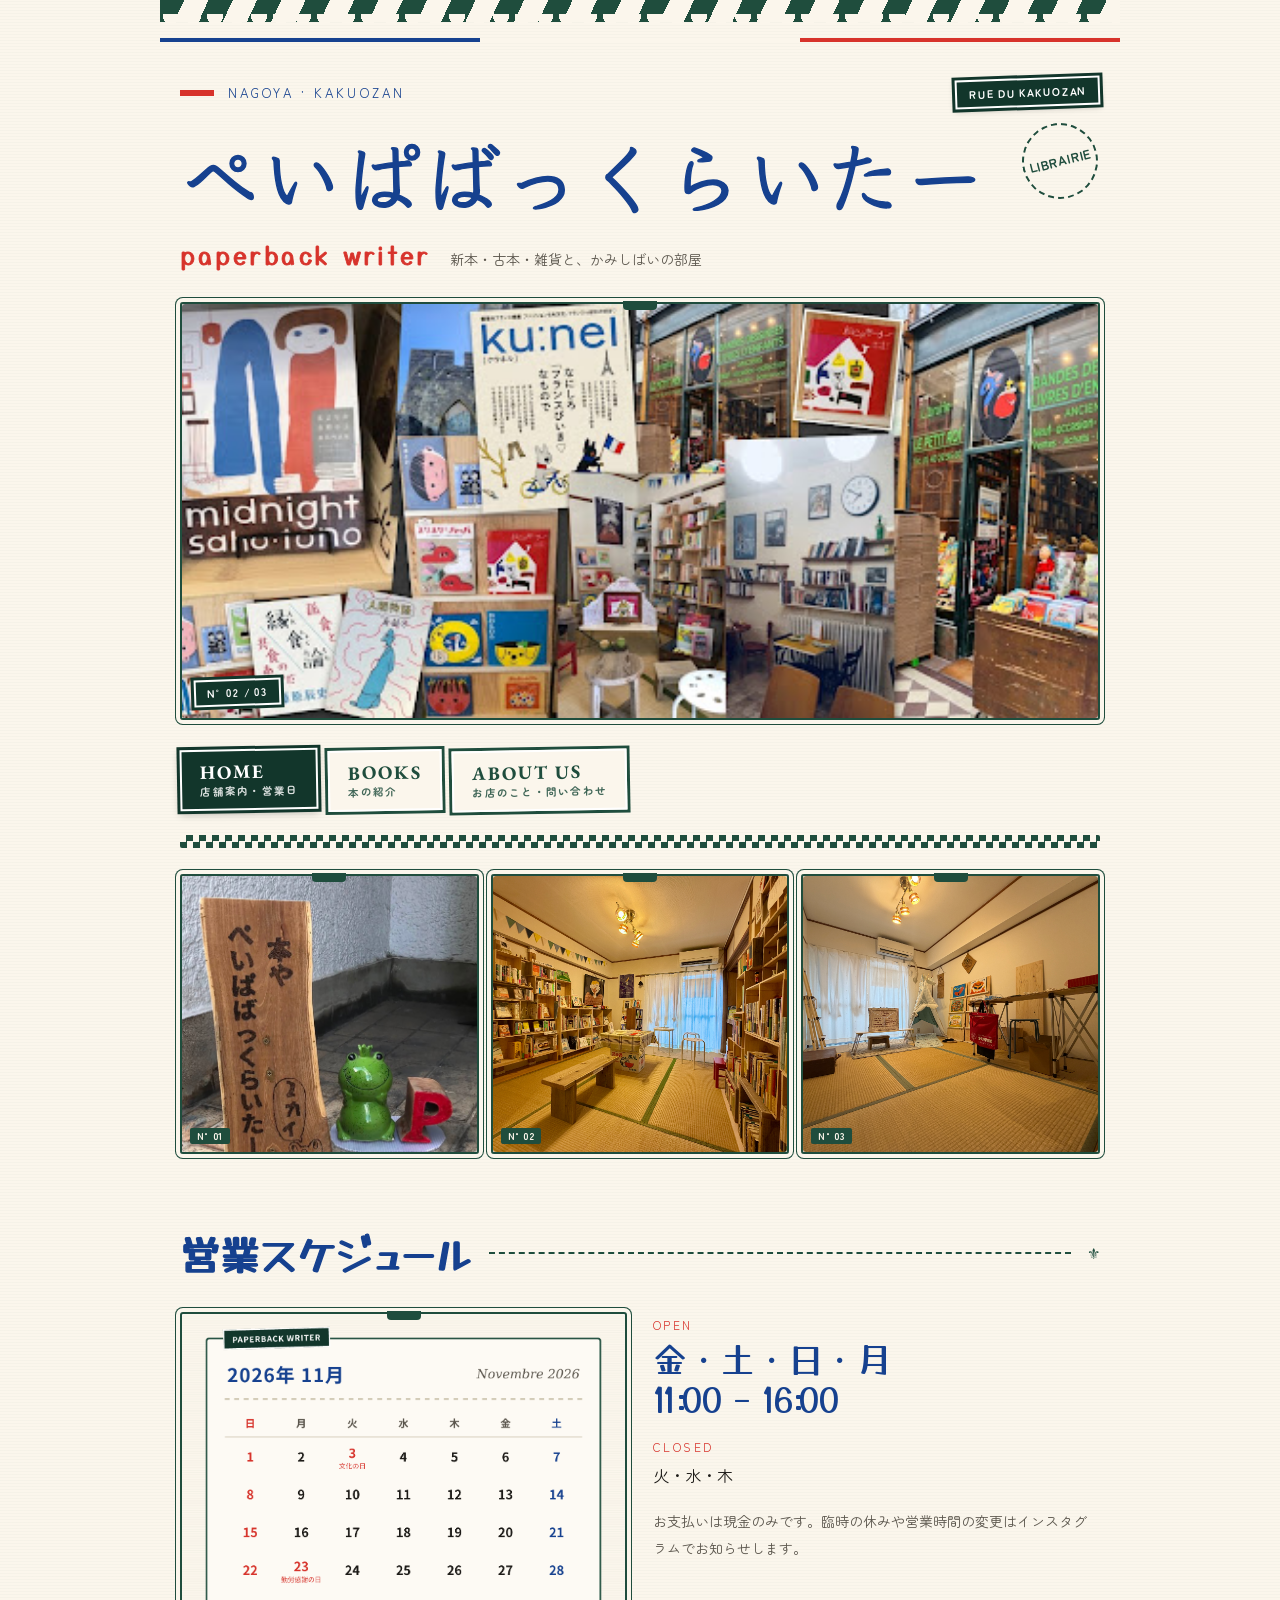
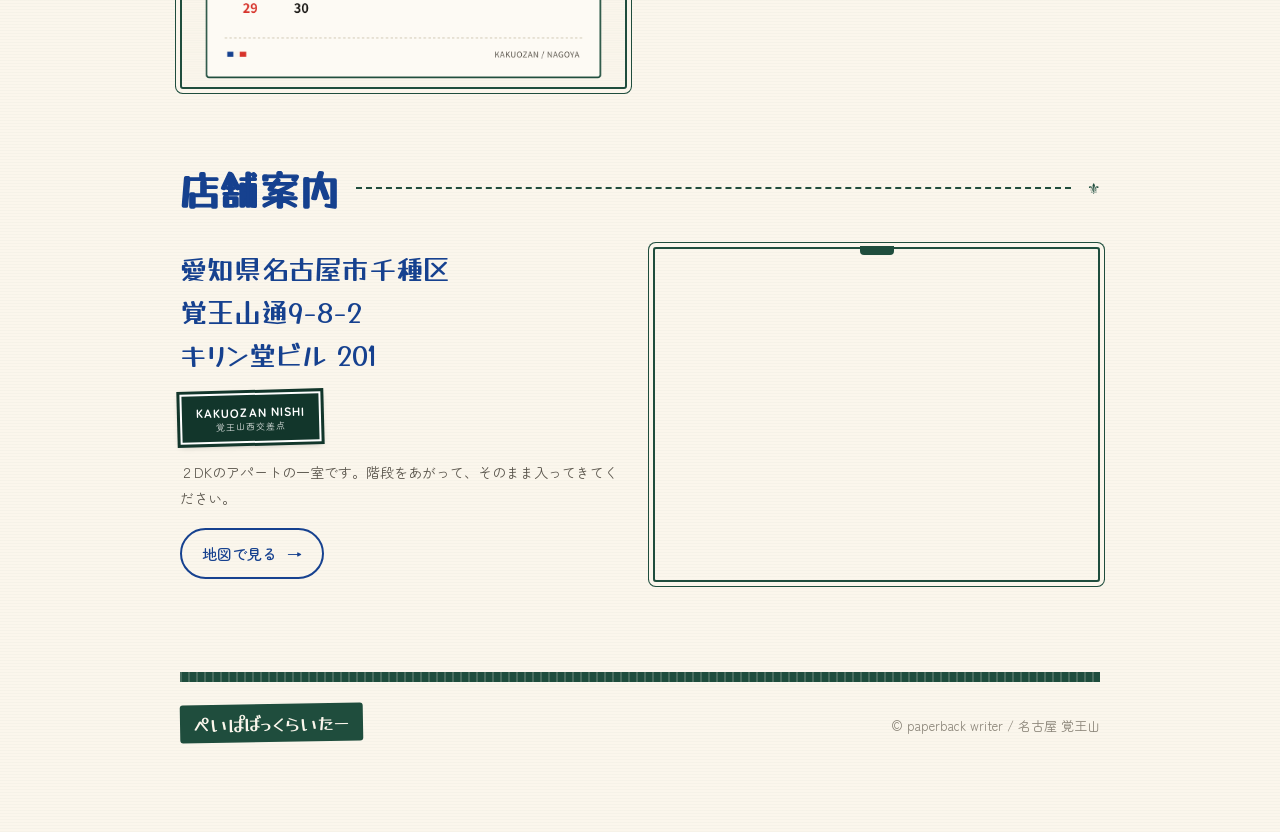
==== commit e8081cc9: "HOMEにスライドショー追加、11月カレンダーに差し替え - index.html: 店名ブロックとナビの間にスライドショー（slide-1〜3.jpg、5秒ごとフェード自動送り、N°表示のみ）を追加" ====
--- a/index.html
+++ b/index.html
@@ -9,6 +9,7 @@
 <link rel="preconnect" href="https://fonts.gstatic.com" crossorigin>
 <link href="https://fonts.googleapis.com/css2?family=Yusei+Magic&family=Zen+Maru+Gothic:wght@400;500;700&family=Yomogi&family=Klee+One:wght@400;600&family=EB+Garamond:ital@0;1&display=swap" rel="stylesheet">
 <link rel="stylesheet" href="style.css">
+<script src="slideshow.js" defer></script>
 </head>
 <body>
 
@@ -33,6 +34,16 @@
     </div>
   </header>
 
+  <div class="slideshow" data-interval="5000">
+    <span class="crate__hinge" aria-hidden="true"></span>
+    <div class="slideshow__viewport">
+      <figure class="slideshow__slide is-active"><img src="photos/slide-1.jpg" alt="パリの街と本のコラージュ"></figure>
+      <figure class="slideshow__slide"><img src="photos/slide-2.jpg" alt="日本の街と本のコラージュ"></figure>
+      <figure class="slideshow__slide"><img src="photos/slide-3.jpg" alt="本屋の店内と本のコラージュ"></figure>
+    </div>
+    <span class="slideshow__no" aria-hidden="true"><span class="slideshow__cur">N°01</span> / 03</span>
+  </div>
+
   <nav class="nav">
       <a class="navtab is-active" href="index.html" aria-current="page">
         <span class="navtab__en">HOME</span>
@@ -52,7 +63,7 @@
 
   <main>
 
-    <div class="photogrid">
+    <div class="photogrid photogrid--below-slides">
       <figure class="crate">
         <span class="crate__hinge" aria-hidden="true"></span>
         <span class="crate__tag">N°01</span>
@@ -80,7 +91,7 @@
         <figure class="crate crate--calendar">
           <span class="crate__hinge" aria-hidden="true"></span>
           <div class="crate__inner crate__inner--contain">
-            <img src="photos/calendar.png" alt="2026年9月の営業カレンダー">
+            <img src="photos/calendar.png" alt="2026年11月の営業カレンダー">
           </div>
         </figure>
         <div class="hours">
@@ -111,7 +122,7 @@
             <small>覚王山西交差点</small>
           </span>
           <p class="note">２DKのアパートの一室です。階段をあがって、そのまま入ってきてください。</p>
-          <a class="btn btn--outline" href="https://maps.app.goo.gl/U6jhxR1uNAk2UCC28" target="_blank" rel="noopener">地図で見る<span aria-hidden="true">→</span></a>
+          <a class="btn btn--outline" href="https://www.google.com/maps/search/?api=1&amp;query=%E6%84%9B%E7%9F%A5%E7%9C%8C%E5%90%8D%E5%8F%A4%E5%B1%8B%E5%B8%82%E5%8D%83%E7%A8%AE%E5%8C%BA%E8%A6%9A%E7%8E%8B%E5%B1%B1%E9%80%9A9-8-2%20%E3%82%AD%E3%83%AA%E3%83%B3%E5%A0%82%E3%83%93%E3%83%AB201" target="_blank" rel="noopener">地図で見る<span aria-hidden="true">→</span></a>
         </div>
         <figure class="crate crate--map">
           <span class="crate__hinge" aria-hidden="true"></span>
--- a/style.css
+++ b/style.css
@@ -515,6 +515,45 @@
 .footer__copy { font-size: 13px; color: var(--c-ink-faint); }
 
 /* =========================================================
+   スライドショー（HOMEのみ／店名の下・ナビの上）
+   画像比率 2200:1000。フェードで切替、ドット等の操作UIは無し
+   ========================================================= */
+.slideshow {
+  position: relative;
+  margin-top: 30px;
+  aspect-ratio: 2200 / 1000;
+  border: 2px solid var(--c-green);
+  border-radius: 3px;
+  box-shadow: 0 0 0 4px var(--c-paper), 0 0 0 5px var(--c-green);
+}
+.slideshow .crate__hinge { z-index: 4; }
+.slideshow__viewport { position: absolute; inset: 0; overflow: hidden; border-radius: 3px; }
+.slideshow__slide {
+  position: absolute;
+  inset: 0;
+  margin: 0;
+  opacity: 0;
+  z-index: 1;
+  transition: opacity 1.2s ease;
+}
+.slideshow__slide.is-active { opacity: 1; z-index: 2; }
+.slideshow__slide img { width: 100%; height: 100%; object-fit: cover; }
+.slideshow__no {               /* 街路プレート風の枚数表示 */
+  position: absolute;
+  left: 12px; bottom: 12px;
+  z-index: 4;
+  background: var(--c-green-dark);
+  color: var(--c-white);
+  padding: 6px 11px;
+  border: 2px solid var(--c-white);
+  box-shadow: 0 0 0 3px var(--c-green-dark);
+  font: 700 11px/1 var(--f-body);
+  letter-spacing: .08em;
+  transform: rotate(-2deg);
+}
+.photogrid--below-slides { margin-top: 40px; }
+
+/* =========================================================
    レスポンシブ調整（モバイル専用・PC版のスタイルは変更しない）
    ========================================================= */
 @media (max-width: 640px) {
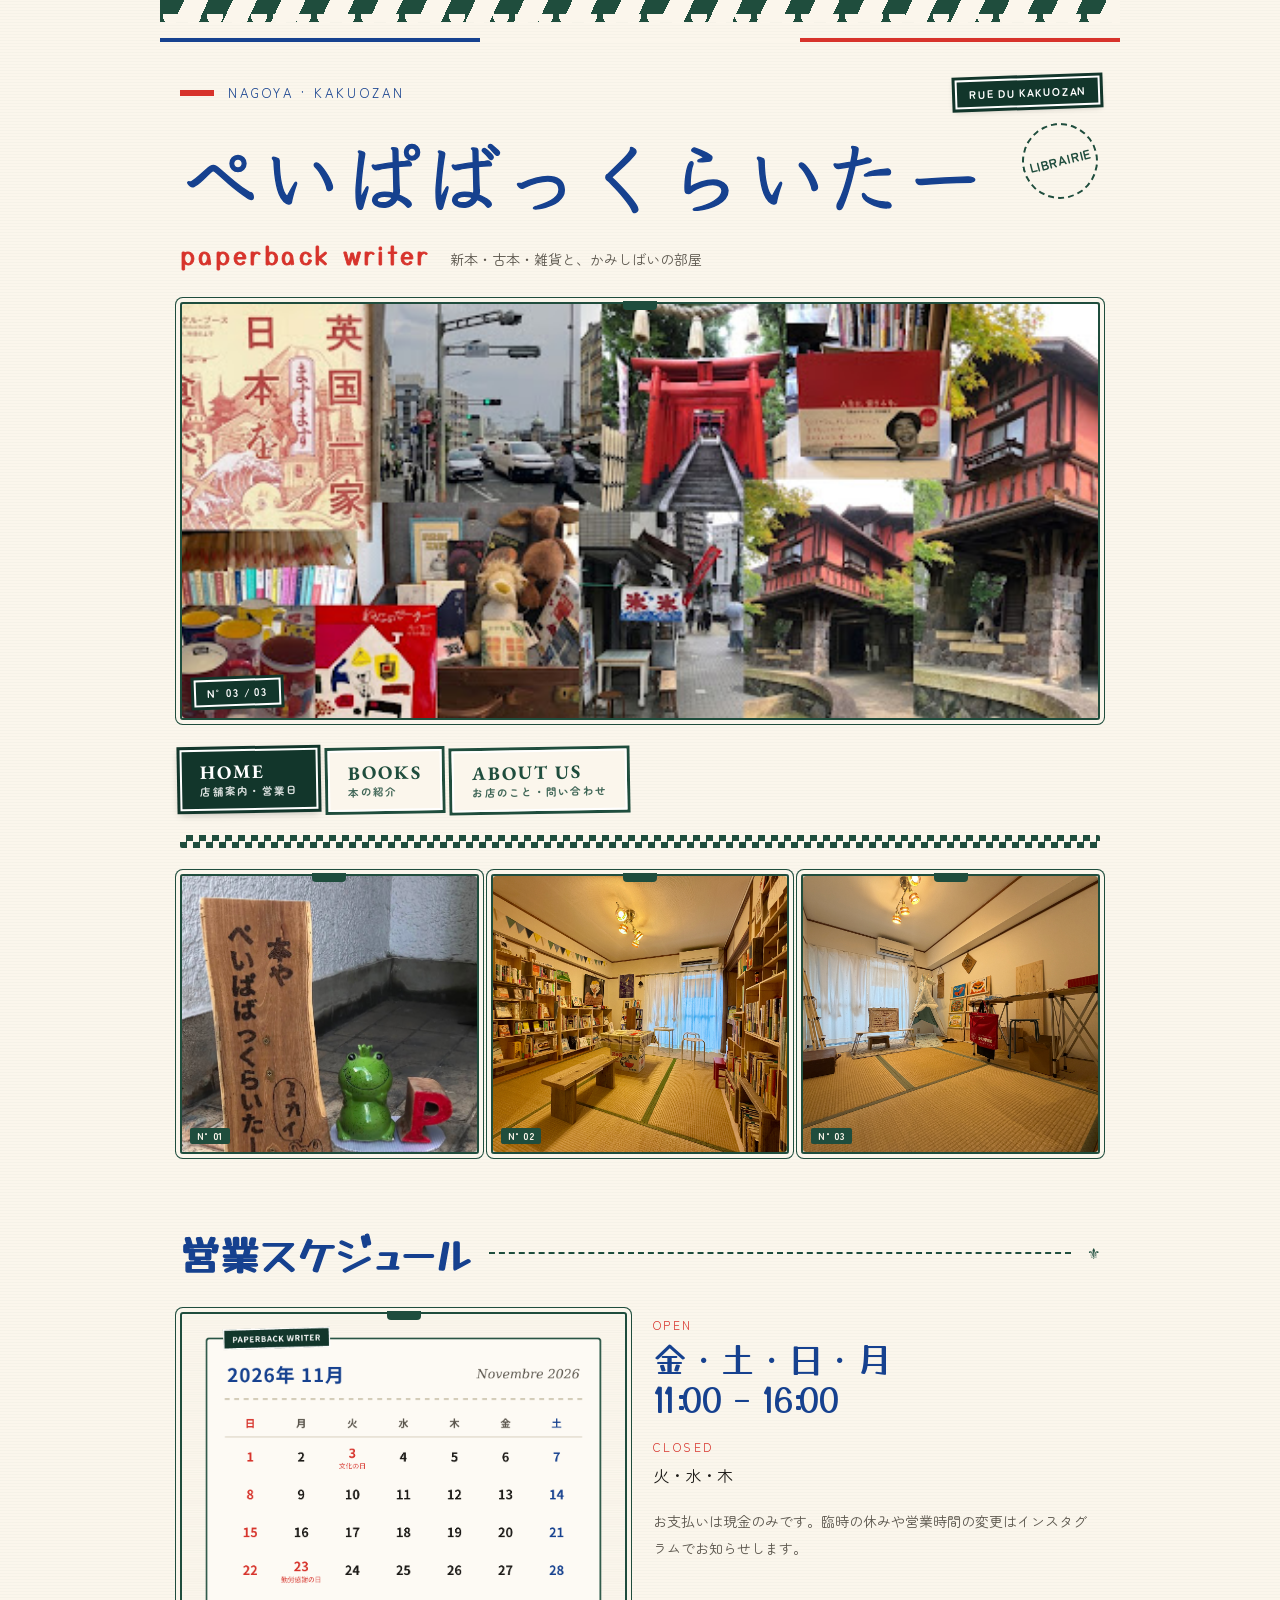
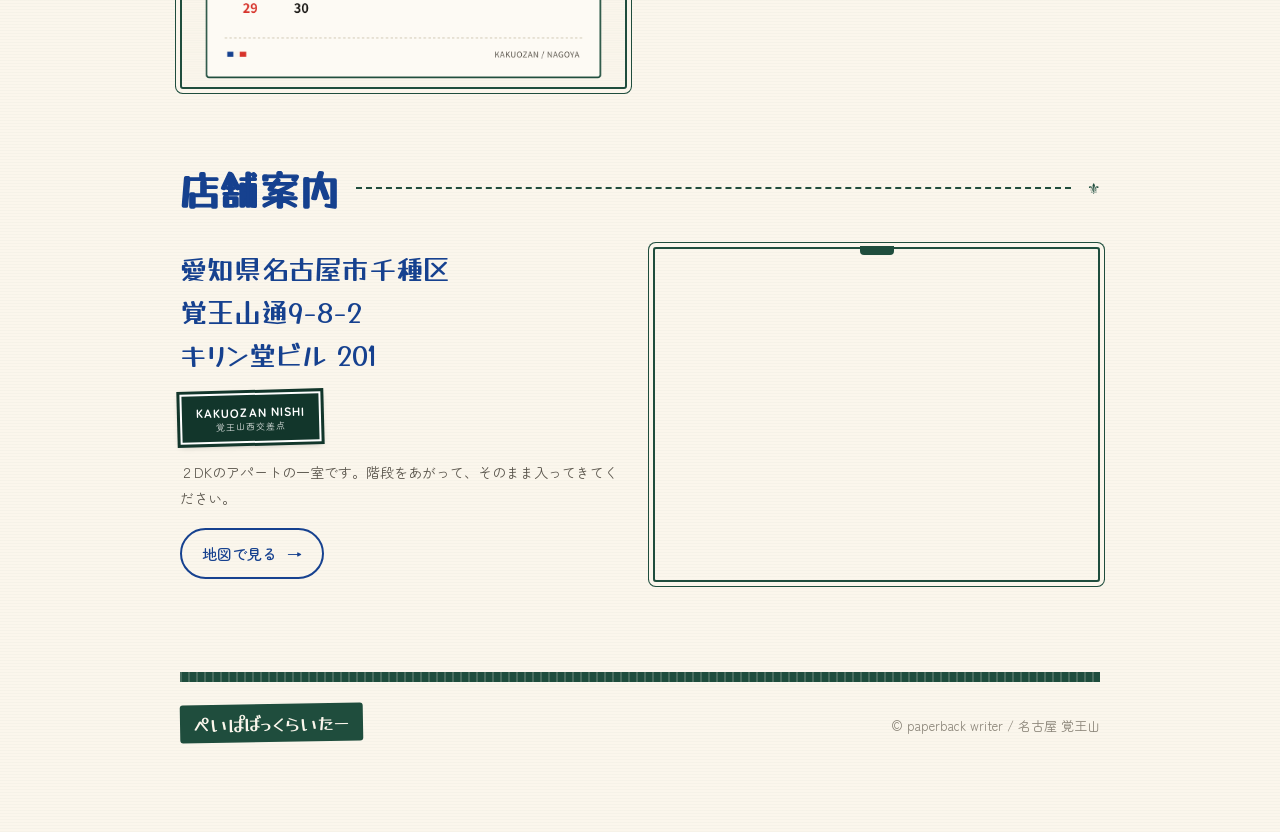
==== commit 5d1222fc: "おすすめ本・営業カレンダーをmicroCMSから動的取得するよう修正 - microcms.js: /api/v1/books（本一覧）と /api/v1/calendar（カレンダー画像）を   読" ====
--- a/index.html
+++ b/index.html
@@ -5,11 +5,13 @@
 <meta name="viewport" content="width=device-width, initial-scale=1">
 <title>ぺいぱばっくらいたー | 名古屋・覚王山の本や</title>
 <meta name="description" content="名古屋市千種区覚王山の本や「ぺいぱばっくらいたー」。新本・古本・雑貨の間と、かみしばいの間。">
+<meta name="google-site-verification" content="vFQCofE6nkpBW0289pGB8e60B_n5xqFBPHLnn8CDdF0" />
 <link rel="preconnect" href="https://fonts.googleapis.com">
 <link rel="preconnect" href="https://fonts.gstatic.com" crossorigin>
 <link href="https://fonts.googleapis.com/css2?family=Yusei+Magic&family=Zen+Maru+Gothic:wght@400;500;700&family=Yomogi&family=Klee+One:wght@400;600&family=EB+Garamond:ital@0;1&display=swap" rel="stylesheet">
 <link rel="stylesheet" href="style.css">
 <script src="slideshow.js" defer></script>
+<script src="microcms.js" defer></script>
 </head>
 <body>
 
